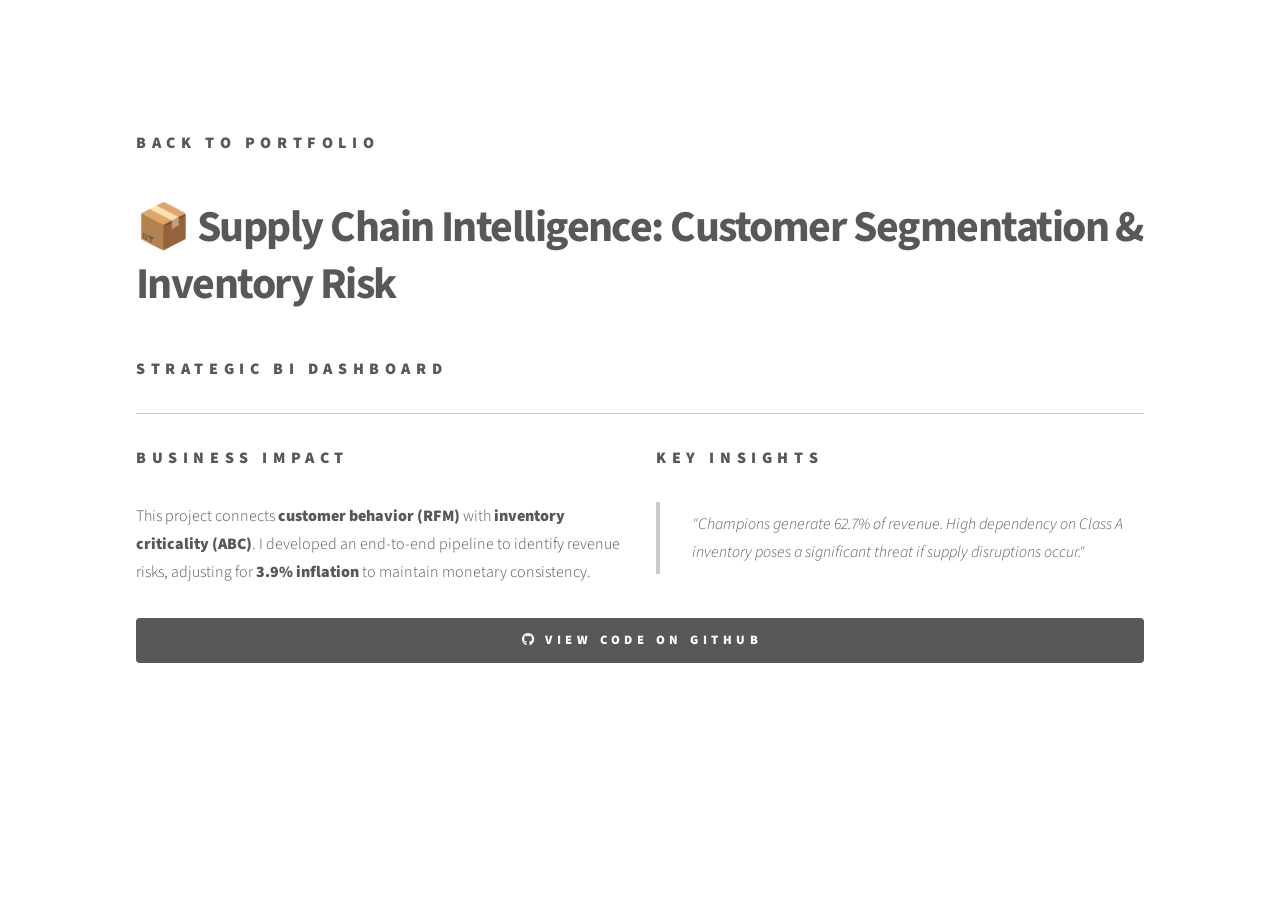
==== 1.supply_chain.html @ 9dffff9d "credentials" ====
<!DOCTYPE HTML>
<html>

<head>
    <title>Supply Chain Intelligence | Alexis Sánchez</title>
    <meta charset="utf-8" />
    <meta name="viewport" content="width=device-width, initial-scale=1, user-scalable=no" />
    <link rel="stylesheet" href="assets/css/main.css" />
</head>

<body class="is-preload">
    <div id="wrapper">
        <header id="header">
            <div class="inner"><a href="index.html" class="logo"><span class="title">Back to Portfolio</span></a></div>
        </header>
        <div id="main">
            <div class="inner">
                <h1>📦 Supply Chain Intelligence: Customer Segmentation & Inventory Risk</h1>

                <section>
                    <h3>Strategic BI Dashboard</h3>
                    <div class='tableauPlaceholder' id='viz1768353192539' style='position: relative'>
                        <noscript><a href='#'><img alt='Dashboard 1 '
                                    src='https:&#47;&#47;public.tableau.com&#47;static&#47;images&#47;Su&#47;SupplyChainIntelligence&#47;Dashboard1&#47;1_rss.png'
                                    style='border: none' /></a></noscript>
                        <object class='tableauViz' style='display:none;'>
                            <param name='host_url' value='https%3A%2F%2Fpublic.tableau.com%2F' />
                            <param name='embed_code_version' value='3' />
                            <param name='name' value='SupplyChainIntelligence&#47;Dashboard1' />
                            <param name='tabs' value='no' />
                            <param name='toolbar' value='yes' />
                        </object>
                    </div>
                    <script type='text/javascript'>
                        var divElement = document.getElementById('viz1768353192539');
                        var vizElement = divElement.getElementsByTagName('object')[0];
                        vizElement.style.width = '100%'; vizElement.style.height = (divElement.offsetWidth * 0.75) + 'px';
                        var scriptElement = document.createElement('script');
                        scriptElement.src = 'https://public.tableau.com/javascripts/api/viz_v1.js';
                        vizElement.parentNode.insertBefore(scriptElement, vizElement);
                    </script>
                </section>

                <hr />
                <div class="row">
                    <div class="col-6 col-12-medium">
                        <h3>Business Impact</h3>
                        <p>This project connects <b>customer behavior (RFM)</b> with <b>inventory criticality (ABC)</b>.
                            I developed an end-to-end pipeline to identify revenue risks, adjusting for <b>3.9%
                                inflation</b> to maintain monetary consistency.</p>
                    </div>
                    <div class="col-6 col-12-medium">
                        <h3>Key Insights</h3>
                        <blockquote>"Champions generate 62.7% of revenue. High dependency on Class A inventory poses a
                            significant threat if supply disruptions occur."</blockquote>
                    </div>
                </div>

                <ul class="actions fit">
                    <li><a href="https://github.com/JesusSanchezM/1.-Supply-Chain-Intelligence"
                            class="button primary icon brands fa-github">View Code on GitHub</a></li>
                </ul>
            </div>
        </div>
    </div>
    <script src="assets/js/jquery.min.js"></script>
    <script src="assets/js/main.js"></script>
</body>

</html>
---- assets/css/main.css ----
@import url(fontawesome-all.min.css);
@import url("https://fonts.googleapis.com/css?family=Source+Sans+Pro:300,700,900");

/*
	Phantom by HTML5 UP
	html5up.net | @ajlkn
	Free for personal and commercial use under the CCA 3.0 license (html5up.net/license)
*/

html, body, div, span, applet, object,
iframe, h1, h2, h3, h4, h5, h6, p, blockquote,
pre, a, abbr, acronym, address, big, cite,
code, del, dfn, em, img, ins, kbd, q, s, samp,
small, strike, strong, sub, sup, tt, var, b,
u, i, center, dl, dt, dd, ol, ul, li, fieldset,
form, label, legend, table, caption, tbody,
tfoot, thead, tr, th, td, article, aside,
canvas, details, embed, figure, figcaption,
footer, header, hgroup, menu, nav, output, ruby,
section, summary, time, mark, audio, video {
	margin: 0;
	padding: 0;
	border: 0;
	font-size: 100%;
	font: inherit;
	vertical-align: baseline;}

article, aside, details, figcaption, figure,
footer, header, hgroup, menu, nav, section {
	display: block;}

body {
	line-height: 1;
}

ol, ul {
	list-style: none;
}

blockquote, q {
	quotes: none;
}

	blockquote:before, blockquote:after, q:before, q:after {
		content: '';
		content: none;
	}

table {
	border-collapse: collapse;
	border-spacing: 0;
}

body {
	-webkit-text-size-adjust: none;
}

mark {
	background-color: transparent;
	color: inherit;
}

input::-moz-focus-inner {
	border: 0;
	padding: 0;
}

input, select, textarea {
	-moz-appearance: none;
	-webkit-appearance: none;
	-ms-appearance: none;
	appearance: none;
}

/* Basic */

	@-ms-viewport {
		width: device-width;
	}

	body {
		-ms-overflow-style: scrollbar;
	}

	@media screen and (max-width: 480px) {

		html, body {
			min-width: 320px;
		}

	}

	html {
		box-sizing: border-box;
	}

	*, *:before, *:after {
		box-sizing: inherit;
	}

	body {
		background: #ffffff;
	}

		body.is-preload *, body.is-preload *:before, body.is-preload *:after {
			-moz-animation: none !important;
			-webkit-animation: none !important;
			-ms-animation: none !important;
			animation: none !important;
			-moz-transition: none !important;
			-webkit-transition: none !important;
			-ms-transition: none !important;
			transition: none !important;
		}

/* Type */

	body, input, select, textarea {
		color: #585858;
		font-family: "Source Sans Pro", Helvetica, sans-serif;
		font-size: 16pt;
		font-weight: 300;
		line-height: 1.75;
	}

		@media screen and (max-width: 1680px) {

			body, input, select, textarea {
				font-size: 14pt;
			}

		}

		@media screen and (max-width: 1280px) {

			body, input, select, textarea {
				font-size: 12pt;
			}

		}

	a {
		-moz-transition: border-bottom-color 0.2s ease, color 0.2s ease;
		-webkit-transition: border-bottom-color 0.2s ease, color 0.2s ease;
		-ms-transition: border-bottom-color 0.2s ease, color 0.2s ease;
		transition: border-bottom-color 0.2s ease, color 0.2s ease;
		text-decoration: none;
		color: #585858;
		border-bottom: dotted 1px rgba(88, 88, 88, 0.5);
	}

		a:hover {
			border-bottom-color: transparent;
			color: #f2849e !important;
		}

	strong, b {
		font-weight: 900;
	}

	em, i {
		font-style: italic;
	}

	p {
		margin: 0 0 2em 0;
	}

	h1 {
		font-size: 2.75em;
		font-weight: 700;
		line-height: 1.3;
		margin: 0 0 1em 0;
		letter-spacing: -0.035em;
	}

		h1 a {
			color: inherit;
		}

		@media screen and (max-width: 736px) {

			h1 {
				font-size: 2em;
				margin: 0 0 1em 0;
			}

		}

		@media screen and (max-width: 360px) {

			h1 {
				font-size: 1.75em;
			}

		}

	h2, h3, h4, h5, h6 {
		font-weight: 900;
		line-height: 1.5;
		margin: 0 0 2em 0;
		text-transform: uppercase;
		letter-spacing: 0.35em;
	}

		h2 a, h3 a, h4 a, h5 a, h6 a {
			color: inherit;
		}

	h2 {
		font-size: 1.1em;
	}

	h3 {
		font-size: 1em;
	}

	h4 {
		font-size: 0.8em;
	}

	h5 {
		font-size: 0.8em;
	}

	h6 {
		font-size: 0.8em;
	}

	@media screen and (max-width: 980px) {

		h1 br, h2 br, h3 br, h4 br, h5 br, h6 br {
			display: none;
		}

	}

	@media screen and (max-width: 736px) {

		h2 {
			font-size: 1em;
		}

		h3 {
			font-size: 0.8em;
		}

	}

	sub {
		font-size: 0.8em;
		position: relative;
		top: 0.5em;
	}

	sup {
		font-size: 0.8em;
		position: relative;
		top: -0.5em;
	}

	blockquote {
		border-left: solid 4px #c9c9c9;
		font-style: italic;
		margin: 0 0 2em 0;
		padding: 0.5em 0 0.5em 2em;
	}

	code {
		background: rgba(144, 144, 144, 0.075);
		border-radius: 4px;
		border: solid 1px #c9c9c9;
		font-family: "Courier New", monospace;
		font-size: 0.9em;
		margin: 0 0.25em;
		padding: 0.25em 0.65em;
	}

	pre {
		-webkit-overflow-scrolling: touch;
		font-family: "Courier New", monospace;
		font-size: 0.9em;
		margin: 0 0 2em 0;
	}

		pre code {
			display: block;
			line-height: 1.75;
			padding: 1em 1.5em;
			overflow-x: auto;
		}

	hr {
		border: 0;
		border-bottom: solid 1px #c9c9c9;
		margin: 2em 0;
	}

		hr.major {
			margin: 3em 0;
		}

	.align-left {
		text-align: left;
	}

	.align-center {
		text-align: center;
	}

	.align-right {
		text-align: right;
	}

/* Row */

	.row {
		display: flex;
		flex-wrap: wrap;
		box-sizing: border-box;
		align-items: stretch;
	}

		.row > * {
			box-sizing: border-box;
		}

		.row.gtr-uniform > * > :last-child {
			margin-bottom: 0;
		}

		.row.aln-left {
			justify-content: flex-start;
		}

		.row.aln-center {
			justify-content: center;
		}

		.row.aln-right {
			justify-content: flex-end;
		}

		.row.aln-top {
			align-items: flex-start;
		}

		.row.aln-middle {
			align-items: center;
		}

		.row.aln-bottom {
			align-items: flex-end;
		}

		.row > .imp {
			order: -1;
		}

		.row > .col-1 {
			width: 8.33333%;
		}

		.row > .off-1 {
			margin-left: 8.33333%;
		}

		.row > .col-2 {
			width: 16.66667%;
		}

		.row > .off-2 {
			margin-left: 16.66667%;
		}

		.row > .col-3 {
			width: 25%;
		}

		.row > .off-3 {
			margin-left: 25%;
		}

		.row > .col-4 {
			width: 33.33333%;
		}

		.row > .off-4 {
			margin-left: 33.33333%;
		}

		.row > .col-5 {
			width: 41.66667%;
		}

		.row > .off-5 {
			margin-left: 41.66667%;
		}

		.row > .col-6 {
			width: 50%;
		}

		.row > .off-6 {
			margin-left: 50%;
		}

		.row > .col-7 {
			width: 58.33333%;
		}

		.row > .off-7 {
			margin-left: 58.33333%;
		}

		.row > .col-8 {
			width: 66.66667%;
		}

		.row > .off-8 {
			margin-left: 66.66667%;
		}

		.row > .col-9 {
			width: 75%;
		}

		.row > .off-9 {
			margin-left: 75%;
		}

		.row > .col-10 {
			width: 83.33333%;
		}

		.row > .off-10 {
			margin-left: 83.33333%;
		}

		.row > .col-11 {
			width: 91.66667%;
		}

		.row > .off-11 {
			margin-left: 91.66667%;
		}

		.row > .col-12 {
			width: 100%;
		}

		.row > .off-12 {
			margin-left: 100%;
		}

		.row.gtr-0 {
			margin-top: 0;
			margin-left: 0em;
		}

			.row.gtr-0 > * {
				padding: 0 0 0 0em;
			}

			.row.gtr-0.gtr-uniform {
				margin-top: 0em;
			}

				.row.gtr-0.gtr-uniform > * {
					padding-top: 0em;
				}

		.row.gtr-25 {
			margin-top: 0;
			margin-left: -0.5em;
		}

			.row.gtr-25 > * {
				padding: 0 0 0 0.5em;
			}

			.row.gtr-25.gtr-uniform {
				margin-top: -0.5em;
			}

				.row.gtr-25.gtr-uniform > * {
					padding-top: 0.5em;
				}

		.row.gtr-50 {
			margin-top: 0;
			margin-left: -1em;
		}

			.row.gtr-50 > * {
				padding: 0 0 0 1em;
			}

			.row.gtr-50.gtr-uniform {
				margin-top: -1em;
			}

				.row.gtr-50.gtr-uniform > * {
					padding-top: 1em;
				}

		.row {
			margin-top: 0;
			margin-left: -2em;
		}

			.row > * {
				padding: 0 0 0 2em;
			}

			.row.gtr-uniform {
				margin-top: -2em;
			}

				.row.gtr-uniform > * {
					padding-top: 2em;
				}

		.row.gtr-150 {
			margin-top: 0;
			margin-left: -3em;
		}

			.row.gtr-150 > * {
				padding: 0 0 0 3em;
			}

			.row.gtr-150.gtr-uniform {
				margin-top: -3em;
			}

				.row.gtr-150.gtr-uniform > * {
					padding-top: 3em;
				}

		.row.gtr-200 {
			margin-top: 0;
			margin-left: -4em;
		}

			.row.gtr-200 > * {
				padding: 0 0 0 4em;
			}

			.row.gtr-200.gtr-uniform {
				margin-top: -4em;
			}

				.row.gtr-200.gtr-uniform > * {
					padding-top: 4em;
				}

		@media screen and (max-width: 1680px) {

			.row {
				display: flex;
				flex-wrap: wrap;
				box-sizing: border-box;
				align-items: stretch;
			}

				.row > * {
					box-sizing: border-box;
				}

				.row.gtr-uniform > * > :last-child {
					margin-bottom: 0;
				}

				.row.aln-left {
					justify-content: flex-start;
				}

				.row.aln-center {
					justify-content: center;
				}

				.row.aln-right {
					justify-content: flex-end;
				}

				.row.aln-top {
					align-items: flex-start;
				}

				.row.aln-middle {
					align-items: center;
				}

				.row.aln-bottom {
					align-items: flex-end;
				}

				.row > .imp-xlarge {
					order: -1;
				}

				.row > .col-1-xlarge {
					width: 8.33333%;
				}

				.row > .off-1-xlarge {
					margin-left: 8.33333%;
				}

				.row > .col-2-xlarge {
					width: 16.66667%;
				}

				.row > .off-2-xlarge {
					margin-left: 16.66667%;
				}

				.row > .col-3-xlarge {
					width: 25%;
				}

				.row > .off-3-xlarge {
					margin-left: 25%;
				}

				.row > .col-4-xlarge {
					width: 33.33333%;
				}

				.row > .off-4-xlarge {
					margin-left: 33.33333%;
				}

				.row > .col-5-xlarge {
					width: 41.66667%;
				}

				.row > .off-5-xlarge {
					margin-left: 41.66667%;
				}

				.row > .col-6-xlarge {
					width: 50%;
				}

				.row > .off-6-xlarge {
					margin-left: 50%;
				}

				.row > .col-7-xlarge {
					width: 58.33333%;
				}

				.row > .off-7-xlarge {
					margin-left: 58.33333%;
				}

				.row > .col-8-xlarge {
					width: 66.66667%;
				}

				.row > .off-8-xlarge {
					margin-left: 66.66667%;
				}

				.row > .col-9-xlarge {
					width: 75%;
				}

				.row > .off-9-xlarge {
					margin-left: 75%;
				}

				.row > .col-10-xlarge {
					width: 83.33333%;
				}

				.row > .off-10-xlarge {
					margin-left: 83.33333%;
				}

				.row > .col-11-xlarge {
					width: 91.66667%;
				}

				.row > .off-11-xlarge {
					margin-left: 91.66667%;
				}

				.row > .col-12-xlarge {
					width: 100%;
				}

				.row > .off-12-xlarge {
					margin-left: 100%;
				}

				.row.gtr-0 {
					margin-top: 0;
					margin-left: 0em;
				}

					.row.gtr-0 > * {
						padding: 0 0 0 0em;
					}

					.row.gtr-0.gtr-uniform {
						margin-top: 0em;
					}

						.row.gtr-0.gtr-uniform > * {
							padding-top: 0em;
						}

				.row.gtr-25 {
					margin-top: 0;
					margin-left: -0.5em;
				}

					.row.gtr-25 > * {
						padding: 0 0 0 0.5em;
					}

					.row.gtr-25.gtr-uniform {
						margin-top: -0.5em;
					}

						.row.gtr-25.gtr-uniform > * {
							padding-top: 0.5em;
						}

				.row.gtr-50 {
					margin-top: 0;
					margin-left: -1em;
				}

					.row.gtr-50 > * {
						padding: 0 0 0 1em;
					}

					.row.gtr-50.gtr-uniform {
						margin-top: -1em;
					}

						.row.gtr-50.gtr-uniform > * {
							padding-top: 1em;
						}

				.row {
					margin-top: 0;
					margin-left: -2em;
				}

					.row > * {
						padding: 0 0 0 2em;
					}

					.row.gtr-uniform {
						margin-top: -2em;
					}

						.row.gtr-uniform > * {
							padding-top: 2em;
						}

				.row.gtr-150 {
					margin-top: 0;
					margin-left: -3em;
				}

					.row.gtr-150 > * {
						padding: 0 0 0 3em;
					}

					.row.gtr-150.gtr-uniform {
						margin-top: -3em;
					}

						.row.gtr-150.gtr-uniform > * {
							padding-top: 3em;
						}

				.row.gtr-200 {
					margin-top: 0;
					margin-left: -4em;
				}

					.row.gtr-200 > * {
						padding: 0 0 0 4em;
					}

					.row.gtr-200.gtr-uniform {
						margin-top: -4em;
					}

						.row.gtr-200.gtr-uniform > * {
							padding-top: 4em;
						}

		}

		@media screen and (max-width: 1280px) {

			.row {
				display: flex;
				flex-wrap: wrap;
				box-sizing: border-box;
				align-items: stretch;
			}

				.row > * {
					box-sizing: border-box;
				}

				.row.gtr-uniform > * > :last-child {
					margin-bottom: 0;
				}

				.row.aln-left {
					justify-content: flex-start;
				}

				.row.aln-center {
					justify-content: center;
				}

				.row.aln-right {
					justify-content: flex-end;
				}

				.row.aln-top {
					align-items: flex-start;
				}

				.row.aln-middle {
					align-items: center;
				}

				.row.aln-bottom {
					align-items: flex-end;
				}

				.row > .imp-large {
					order: -1;
				}

				.row > .col-1-large {
					width: 8.33333%;
				}

				.row > .off-1-large {
					margin-left: 8.33333%;
				}

				.row > .col-2-large {
					width: 16.66667%;
				}

				.row > .off-2-large {
					margin-left: 16.66667%;
				}

				.row > .col-3-large {
					width: 25%;
				}

				.row > .off-3-large {
					margin-left: 25%;
				}

				.row > .col-4-large {
					width: 33.33333%;
				}

				.row > .off-4-large {
					margin-left: 33.33333%;
				}

				.row > .col-5-large {
					width: 41.66667%;
				}

				.row > .off-5-large {
					margin-left: 41.66667%;
				}

				.row > .col-6-large {
					width: 50%;
				}

				.row > .off-6-large {
					margin-left: 50%;
				}

				.row > .col-7-large {
					width: 58.33333%;
				}

				.row > .off-7-large {
					margin-left: 58.33333%;
				}

				.row > .col-8-large {
					width: 66.66667%;
				}

				.row > .off-8-large {
					margin-left: 66.66667%;
				}

				.row > .col-9-large {
					width: 75%;
				}

				.row > .off-9-large {
					margin-left: 75%;
				}

				.row > .col-10-large {
					width: 83.33333%;
				}

				.row > .off-10-large {
					margin-left: 83.33333%;
				}

				.row > .col-11-large {
					width: 91.66667%;
				}

				.row > .off-11-large {
					margin-left: 91.66667%;
				}

				.row > .col-12-large {
					width: 100%;
				}

				.row > .off-12-large {
					margin-left: 100%;
				}

				.row.gtr-0 {
					margin-top: 0;
					margin-left: 0em;
				}

					.row.gtr-0 > * {
						padding: 0 0 0 0em;
					}

					.row.gtr-0.gtr-uniform {
						margin-top: 0em;
					}

						.row.gtr-0.gtr-uniform > * {
							padding-top: 0em;
						}

				.row.gtr-25 {
					margin-top: 0;
					margin-left: -0.5em;
				}

					.row.gtr-25 > * {
						padding: 0 0 0 0.5em;
					}

					.row.gtr-25.gtr-uniform {
						margin-top: -0.5em;
					}

						.row.gtr-25.gtr-uniform > * {
							padding-top: 0.5em;
						}

				.row.gtr-50 {
					margin-top: 0;
					margin-left: -1em;
				}

					.row.gtr-50 > * {
						padding: 0 0 0 1em;
					}

					.row.gtr-50.gtr-uniform {
						margin-top: -1em;
					}

						.row.gtr-50.gtr-uniform > * {
							padding-top: 1em;
						}

				.row {
					margin-top: 0;
					margin-left: -2em;
				}

					.row > * {
						padding: 0 0 0 2em;
					}

					.row.gtr-uniform {
						margin-top: -2em;
					}

						.row.gtr-uniform > * {
							padding-top: 2em;
						}

				.row.gtr-150 {
					margin-top: 0;
					margin-left: -3em;
				}

					.row.gtr-150 > * {
						padding: 0 0 0 3em;
					}

					.row.gtr-150.gtr-uniform {
						margin-top: -3em;
					}

						.row.gtr-150.gtr-uniform > * {
							padding-top: 3em;
						}

				.row.gtr-200 {
					margin-top: 0;
					margin-left: -4em;
				}

					.row.gtr-200 > * {
						padding: 0 0 0 4em;
					}

					.row.gtr-200.gtr-uniform {
						margin-top: -4em;
					}

						.row.gtr-200.gtr-uniform > * {
							padding-top: 4em;
						}

		}

		@media screen and (max-width: 980px) {

			.row {
				display: flex;
				flex-wrap: wrap;
				box-sizing: border-box;
				align-items: stretch;
			}

				.row > * {
					box-sizing: border-box;
				}

				.row.gtr-uniform > * > :last-child {
					margin-bottom: 0;
				}

				.row.aln-left {
					justify-content: flex-start;
				}

				.row.aln-center {
					justify-content: center;
				}

				.row.aln-right {
					justify-content: flex-end;
				}

				.row.aln-top {
					align-items: flex-start;
				}

				.row.aln-middle {
					align-items: center;
				}

				.row.aln-bottom {
					align-items: flex-end;
				}

				.row > .imp-medium {
					order: -1;
				}

				.row > .col-1-medium {
					width: 8.33333%;
				}

				.row > .off-1-medium {
					margin-left: 8.33333%;
				}

				.row > .col-2-medium {
					width: 16.66667%;
				}

				.row > .off-2-medium {
					margin-left: 16.66667%;
				}

				.row > .col-3-medium {
					width: 25%;
				}

				.row > .off-3-medium {
					margin-left: 25%;
				}

				.row > .col-4-medium {
					width: 33.33333%;
				}

				.row > .off-4-medium {
					margin-left: 33.33333%;
				}

				.row > .col-5-medium {
					width: 41.66667%;
				}

				.row > .off-5-medium {
					margin-left: 41.66667%;
				}

				.row > .col-6-medium {
					width: 50%;
				}

				.row > .off-6-medium {
					margin-left: 50%;
				}

				.row > .col-7-medium {
					width: 58.33333%;
				}

				.row > .off-7-medium {
					margin-left: 58.33333%;
				}

				.row > .col-8-medium {
					width: 66.66667%;
				}

				.row > .off-8-medium {
					margin-left: 66.66667%;
				}

				.row > .col-9-medium {
					width: 75%;
				}

				.row > .off-9-medium {
					margin-left: 75%;
				}

				.row > .col-10-medium {
					width: 83.33333%;
				}

				.row > .off-10-medium {
					margin-left: 83.33333%;
				}

				.row > .col-11-medium {
					width: 91.66667%;
				}

				.row > .off-11-medium {
					margin-left: 91.66667%;
				}

				.row > .col-12-medium {
					width: 100%;
				}

				.row > .off-12-medium {
					margin-left: 100%;
				}

				.row.gtr-0 {
					margin-top: 0;
					margin-left: 0em;
				}

					.row.gtr-0 > * {
						padding: 0 0 0 0em;
					}

					.row.gtr-0.gtr-uniform {
						margin-top: 0em;
					}

						.row.gtr-0.gtr-uniform > * {
							padding-top: 0em;
						}

				.row.gtr-25 {
					margin-top: 0;
					margin-left: -0.375em;
				}

					.row.gtr-25 > * {
						padding: 0 0 0 0.375em;
					}

					.row.gtr-25.gtr-uniform {
						margin-top: -0.375em;
					}

						.row.gtr-25.gtr-uniform > * {
							padding-top: 0.375em;
						}

				.row.gtr-50 {
					margin-top: 0;
					margin-left: -0.75em;
				}

					.row.gtr-50 > * {
						padding: 0 0 0 0.75em;
					}

					.row.gtr-50.gtr-uniform {
						margin-top: -0.75em;
					}

						.row.gtr-50.gtr-uniform > * {
							padding-top: 0.75em;
						}

				.row {
					margin-top: 0;
					margin-left: -1.5em;
				}

					.row > * {
						padding: 0 0 0 1.5em;
					}

					.row.gtr-uniform {
						margin-top: -1.5em;
					}

						.row.gtr-uniform > * {
							padding-top: 1.5em;
						}

				.row.gtr-150 {
					margin-top: 0;
					margin-left: -2.25em;
				}

					.row.gtr-150 > * {
						padding: 0 0 0 2.25em;
					}

					.row.gtr-150.gtr-uniform {
						margin-top: -2.25em;
					}

						.row.gtr-150.gtr-uniform > * {
							padding-top: 2.25em;
						}

				.row.gtr-200 {
					margin-top: 0;
					margin-left: -3em;
				}

					.row.gtr-200 > * {
						padding: 0 0 0 3em;
					}

					.row.gtr-200.gtr-uniform {
						margin-top: -3em;
					}

						.row.gtr-200.gtr-uniform > * {
							padding-top: 3em;
						}

		}

		@media screen and (max-width: 736px) {

			.row {
				display: flex;
				flex-wrap: wrap;
				box-sizing: border-box;
				align-items: stretch;
			}

				.row > * {
					box-sizing: border-box;
				}

				.row.gtr-uniform > * > :last-child {
					margin-bottom: 0;
				}

				.row.aln-left {
					justify-content: flex-start;
				}

				.row.aln-center {
					justify-content: center;
				}

				.row.aln-right {
					justify-content: flex-end;
				}

				.row.aln-top {
					align-items: flex-start;
				}

				.row.aln-middle {
					align-items: center;
				}

				.row.aln-bottom {
					align-items: flex-end;
				}

				.row > .imp-small {
					order: -1;
				}

				.row > .col-1-small {
					width: 8.33333%;
				}

				.row > .off-1-small {
					margin-left: 8.33333%;
				}

				.row > .col-2-small {
					width: 16.66667%;
				}

				.row > .off-2-small {
					margin-left: 16.66667%;
				}

				.row > .col-3-small {
					width: 25%;
				}

				.row > .off-3-small {
					margin-left: 25%;
				}

				.row > .col-4-small {
					width: 33.33333%;
				}

				.row > .off-4-small {
					margin-left: 33.33333%;
				}

				.row > .col-5-small {
					width: 41.66667%;
				}

				.row > .off-5-small {
					margin-left: 41.66667%;
				}

				.row > .col-6-small {
					width: 50%;
				}

				.row > .off-6-small {
					margin-left: 50%;
				}

				.row > .col-7-small {
					width: 58.33333%;
				}

				.row > .off-7-small {
					margin-left: 58.33333%;
				}

				.row > .col-8-small {
					width: 66.66667%;
				}

				.row > .off-8-small {
					margin-left: 66.66667%;
				}

				.row > .col-9-small {
					width: 75%;
				}

				.row > .off-9-small {
					margin-left: 75%;
				}

				.row > .col-10-small {
					width: 83.33333%;
				}

				.row > .off-10-small {
					margin-left: 83.33333%;
				}

				.row > .col-11-small {
					width: 91.66667%;
				}

				.row > .off-11-small {
					margin-left: 91.66667%;
				}

				.row > .col-12-small {
					width: 100%;
				}

				.row > .off-12-small {
					margin-left: 100%;
				}

				.row.gtr-0 {
					margin-top: 0;
					margin-left: 0em;
				}

					.row.gtr-0 > * {
						padding: 0 0 0 0em;
					}

					.row.gtr-0.gtr-uniform {
						margin-top: 0em;
					}

						.row.gtr-0.gtr-uniform > * {
							padding-top: 0em;
						}

				.row.gtr-25 {
					margin-top: 0;
					margin-left: -0.25em;
				}

					.row.gtr-25 > * {
						padding: 0 0 0 0.25em;
					}

					.row.gtr-25.gtr-uniform {
						margin-top: -0.25em;
					}

						.row.gtr-25.gtr-uniform > * {
							padding-top: 0.25em;
						}

				.row.gtr-50 {
					margin-top: 0;
					margin-left: -0.5em;
				}

					.row.gtr-50 > * {
						padding: 0 0 0 0.5em;
					}

					.row.gtr-50.gtr-uniform {
						margin-top: -0.5em;
					}

						.row.gtr-50.gtr-uniform > * {
							padding-top: 0.5em;
						}

				.row {
					margin-top: 0;
					margin-left: -1em;
				}

					.row > * {
						padding: 0 0 0 1em;
					}

					.row.gtr-uniform {
						margin-top: -1em;
					}

						.row.gtr-uniform > * {
							padding-top: 1em;
						}

				.row.gtr-150 {
					margin-top: 0;
					margin-left: -1.5em;
				}

					.row.gtr-150 > * {
						padding: 0 0 0 1.5em;
					}

					.row.gtr-150.gtr-uniform {
						margin-top: -1.5em;
					}

						.row.gtr-150.gtr-uniform > * {
							padding-top: 1.5em;
						}

				.row.gtr-200 {
					margin-top: 0;
					margin-left: -2em;
				}

					.row.gtr-200 > * {
						padding: 0 0 0 2em;
					}

					.row.gtr-200.gtr-uniform {
						margin-top: -2em;
					}

						.row.gtr-200.gtr-uniform > * {
							padding-top: 2em;
						}

		}

		@media screen and (max-width: 480px) {

			.row {
				display: flex;
				flex-wrap: wrap;
				box-sizing: border-box;
				align-items: stretch;
			}

				.row > * {
					box-sizing: border-box;
				}

				.row.gtr-uniform > * > :last-child {
					margin-bottom: 0;
				}

				.row.aln-left {
					justify-content: flex-start;
				}

				.row.aln-center {
					justify-content: center;
				}

				.row.aln-right {
					justify-content: flex-end;
				}

				.row.aln-top {
					align-items: flex-start;
				}

				.row.aln-middle {
					align-items: center;
				}

				.row.aln-bottom {
					align-items: flex-end;
				}

				.row > .imp-xsmall {
					order: -1;
				}

				.row > .col-1-xsmall {
					width: 8.33333%;
				}

				.row > .off-1-xsmall {
					margin-left: 8.33333%;
				}

				.row > .col-2-xsmall {
					width: 16.66667%;
				}

				.row > .off-2-xsmall {
					margin-left: 16.66667%;
				}

				.row > .col-3-xsmall {
					width: 25%;
				}

				.row > .off-3-xsmall {
					margin-left: 25%;
				}

				.row > .col-4-xsmall {
					width: 33.33333%;
				}

				.row > .off-4-xsmall {
					margin-left: 33.33333%;
				}

				.row > .col-5-xsmall {
					width: 41.66667%;
				}

				.row > .off-5-xsmall {
					margin-left: 41.66667%;
				}

				.row > .col-6-xsmall {
					width: 50%;
				}

				.row > .off-6-xsmall {
					margin-left: 50%;
				}

				.row > .col-7-xsmall {
					width: 58.33333%;
				}

				.row > .off-7-xsmall {
					margin-left: 58.33333%;
				}

				.row > .col-8-xsmall {
					width: 66.66667%;
				}

				.row > .off-8-xsmall {
					margin-left: 66.66667%;
				}

				.row > .col-9-xsmall {
					width: 75%;
				}

				.row > .off-9-xsmall {
					margin-left: 75%;
				}

				.row > .col-10-xsmall {
					width: 83.33333%;
				}

				.row > .off-10-xsmall {
					margin-left: 83.33333%;
				}

				.row > .col-11-xsmall {
					width: 91.66667%;
				}

				.row > .off-11-xsmall {
					margin-left: 91.66667%;
				}

				.row > .col-12-xsmall {
					width: 100%;
				}

				.row > .off-12-xsmall {
					margin-left: 100%;
				}

				.row.gtr-0 {
					margin-top: 0;
					margin-left: 0em;
				}

					.row.gtr-0 > * {
						padding: 0 0 0 0em;
					}

					.row.gtr-0.gtr-uniform {
						margin-top: 0em;
					}

						.row.gtr-0.gtr-uniform > * {
							padding-top: 0em;
						}

				.row.gtr-25 {
					margin-top: 0;
					margin-left: -0.25em;
				}

					.row.gtr-25 > * {
						padding: 0 0 0 0.25em;
					}

					.row.gtr-25.gtr-uniform {
						margin-top: -0.25em;
					}

						.row.gtr-25.gtr-uniform > * {
							padding-top: 0.25em;
						}

				.row.gtr-50 {
					margin-top: 0;
					margin-left: -0.5em;
				}

					.row.gtr-50 > * {
						padding: 0 0 0 0.5em;
					}

					.row.gtr-50.gtr-uniform {
						margin-top: -0.5em;
					}

						.row.gtr-50.gtr-uniform > * {
							padding-top: 0.5em;
						}

				.row {
					margin-top: 0;
					margin-left: -1em;
				}

					.row > * {
						padding: 0 0 0 1em;
					}

					.row.gtr-uniform {
						margin-top: -1em;
					}

						.row.gtr-uniform > * {
							padding-top: 1em;
						}

				.row.gtr-150 {
					margin-top: 0;
					margin-left: -1.5em;
				}

					.row.gtr-150 > * {
						padding: 0 0 0 1.5em;
					}

					.row.gtr-150.gtr-uniform {
						margin-top: -1.5em;
					}

						.row.gtr-150.gtr-uniform > * {
							padding-top: 1.5em;
						}

				.row.gtr-200 {
					margin-top: 0;
					margin-left: -2em;
				}

					.row.gtr-200 > * {
						padding: 0 0 0 2em;
					}

					.row.gtr-200.gtr-uniform {
						margin-top: -2em;
					}

						.row.gtr-200.gtr-uniform > * {
							padding-top: 2em;
						}

		}

/* Section/Article */

	section.special, article.special {
		text-align: center;
	}

	header p {
		margin-top: -1em;
	}

	@media screen and (max-width: 736px) {

		header p {
			margin-top: 0;
		}

	}

/* Icon */

	.icon {
		text-decoration: none;
		border-bottom: none;
		position: relative;
	}

		.icon:before {
			-moz-osx-font-smoothing: grayscale;
			-webkit-font-smoothing: antialiased;
			display: inline-block;
			font-style: normal;
			font-variant: normal;
			text-rendering: auto;
			line-height: 1;
			text-transform: none !important;
			font-family: 'Font Awesome 5 Free';
			font-weight: 400;
		}

		.icon > .label {
			display: none;
		}

		.icon:before {
			line-height: inherit;
		}

		.icon.solid:before {
			font-weight: 900;
		}

		.icon.brands:before {
			font-family: 'Font Awesome 5 Brands';
		}

		.icon.style2 {
			-moz-transition: background-color 0.2s ease-in-out, color 0.2s ease-in-out, border-color 0.2s ease-in-out;
			-webkit-transition: background-color 0.2s ease-in-out, color 0.2s ease-in-out, border-color 0.2s ease-in-out;
			-ms-transition: background-color 0.2s ease-in-out, color 0.2s ease-in-out, border-color 0.2s ease-in-out;
			transition: background-color 0.2s ease-in-out, color 0.2s ease-in-out, border-color 0.2s ease-in-out;
			background-color: transparent;
			border: solid 1px #c9c9c9;
			border-radius: 4px;
			width: 2.65em;
			height: 2.65em;
			display: inline-block;
			text-align: center;
			line-height: 2.65em;
			color: inherit;
		}

			.icon.style2:before {
				font-size: 1.1em;
			}

			.icon.style2:hover {
				color: #f2849e;
				border-color: #f2849e;
			}

			.icon.style2:active {
				background-color: rgba(242, 132, 158, 0.1);
			}

/* List */

	ol {
		list-style: decimal;
		margin: 0 0 2em 0;
		padding-left: 1.25em;
	}

		ol li {
			padding-left: 0.25em;
		}

	ul {
		list-style: disc;
		margin: 0 0 2em 0;
		padding-left: 1em;
	}

		ul li {
			padding-left: 0.5em;
		}

		ul.alt {
			list-style: none;
			padding-left: 0;
		}

			ul.alt li {
				border-top: solid 1px #c9c9c9;
				padding: 0.5em 0;
			}

				ul.alt li:first-child {
					border-top: 0;
					padding-top: 0;
				}

	dl {
		margin: 0 0 2em 0;
	}

		dl dt {
			display: block;
			font-weight: 900;
			margin: 0 0 1em 0;
		}

		dl dd {
			margin-left: 2em;
		}

/* Actions */

	ul.actions {
		display: -moz-flex;
		display: -webkit-flex;
		display: -ms-flex;
		display: flex;
		cursor: default;
		list-style: none;
		margin-left: -1em;
		padding-left: 0;
	}

		ul.actions li {
			padding: 0 0 0 1em;
			vertical-align: middle;
		}

		ul.actions.special {
			-moz-justify-content: center;
			-webkit-justify-content: center;
			-ms-justify-content: center;
			justify-content: center;
			width: 100%;
			margin-left: 0;
		}

			ul.actions.special li:first-child {
				padding-left: 0;
			}

		ul.actions.stacked {
			-moz-flex-direction: column;
			-webkit-flex-direction: column;
			-ms-flex-direction: column;
			flex-direction: column;
			margin-left: 0;
		}

			ul.actions.stacked li {
				padding: 1.3em 0 0 0;
			}

				ul.actions.stacked li:first-child {
					padding-top: 0;
				}

		ul.actions.fit {
			width: calc(100% + 1em);
		}

			ul.actions.fit li {
				-moz-flex-grow: 1;
				-webkit-flex-grow: 1;
				-ms-flex-grow: 1;
				flex-grow: 1;
				-moz-flex-shrink: 1;
				-webkit-flex-shrink: 1;
				-ms-flex-shrink: 1;
				flex-shrink: 1;
				width: 100%;
			}

				ul.actions.fit li > * {
					width: 100%;
				}

			ul.actions.fit.stacked {
				width: 100%;
			}

		@media screen and (max-width: 480px) {

			ul.actions:not(.fixed) {
				-moz-flex-direction: column;
				-webkit-flex-direction: column;
				-ms-flex-direction: column;
				flex-direction: column;
				margin-left: 0;
				width: 100% !important;
			}

				ul.actions:not(.fixed) li {
					-moz-flex-grow: 1;
					-webkit-flex-grow: 1;
					-ms-flex-grow: 1;
					flex-grow: 1;
					-moz-flex-shrink: 1;
					-webkit-flex-shrink: 1;
					-ms-flex-shrink: 1;
					flex-shrink: 1;
					padding: 1em 0 0 0;
					text-align: center;
					width: 100%;
				}

					ul.actions:not(.fixed) li > * {
						width: 100%;
					}

					ul.actions:not(.fixed) li:first-child {
						padding-top: 0;
					}

					ul.actions:not(.fixed) li input[type="submit"],
					ul.actions:not(.fixed) li input[type="reset"],
					ul.actions:not(.fixed) li input[type="button"],
					ul.actions:not(.fixed) li button,
					ul.actions:not(.fixed) li .button {
						width: 100%;
					}

						ul.actions:not(.fixed) li input[type="submit"].icon:before,
						ul.actions:not(.fixed) li input[type="reset"].icon:before,
						ul.actions:not(.fixed) li input[type="button"].icon:before,
						ul.actions:not(.fixed) li button.icon:before,
						ul.actions:not(.fixed) li .button.icon:before {
							margin-left: -0.5rem;
						}

		}

/* Icons */

	ul.icons {
		cursor: default;
		list-style: none;
		padding-left: 0;
		margin: -1em 0 2em -1em;
	}

		ul.icons li {
			display: inline-block;
			padding: 1em 0 0 1em;
		}

/* Form */

	form {
		margin: 0 0 2em 0;
		overflow-x: hidden;
	}

		form > :last-child {
			margin-bottom: 0;
		}

		form > .fields {
			display: -moz-flex;
			display: -webkit-flex;
			display: -ms-flex;
			display: flex;
			-moz-flex-wrap: wrap;
			-webkit-flex-wrap: wrap;
			-ms-flex-wrap: wrap;
			flex-wrap: wrap;
			width: calc(100% + 3em);
			margin: -1.5em 0 2em -1.5em;
		}

			form > .fields > .field {
				-moz-flex-grow: 0;
				-webkit-flex-grow: 0;
				-ms-flex-grow: 0;
				flex-grow: 0;
				-moz-flex-shrink: 0;
				-webkit-flex-shrink: 0;
				-ms-flex-shrink: 0;
				flex-shrink: 0;
				padding: 1.5em 0 0 1.5em;
				width: calc(100% - 1.5em);
			}

				form > .fields > .field.half {
					width: calc(50% - 0.75em);
				}

				form > .fields > .field.third {
					width: calc(100%/3 - 0.5em);
				}

				form > .fields > .field.quarter {
					width: calc(25% - 0.375em);
				}

		@media screen and (max-width: 480px) {

			form > .fields {
				width: calc(100% + 3em);
				margin: -1.5em 0 2em -1.5em;
			}

				form > .fields > .field {
					padding: 1.5em 0 0 1.5em;
					width: calc(100% - 1.5em);
				}

					form > .fields > .field.half {
						width: calc(100% - 1.5em);
					}

					form > .fields > .field.third {
						width: calc(100% - 1.5em);
					}

					form > .fields > .field.quarter {
						width: calc(100% - 1.5em);
					}

		}

	label {
		display: block;
		font-size: 0.9em;
		font-weight: 900;
		margin: 0 0 1em 0;
	}

	input[type="text"],
	input[type="password"],
	input[type="email"],
	input[type="tel"],
	select,
	textarea {
		-moz-appearance: none;
		-webkit-appearance: none;
		-ms-appearance: none;
		appearance: none;
		background-color: transparent;
		border: none;
		border-radius: 0;
		border-bottom: solid 1px #c9c9c9;
		color: inherit;
		display: block;
		outline: 0;
		padding: 0;
		text-decoration: none;
		width: 100%;
	}

		input[type="text"]:invalid,
		input[type="password"]:invalid,
		input[type="email"]:invalid,
		input[type="tel"]:invalid,
		select:invalid,
		textarea:invalid {
			box-shadow: none;
		}

		input[type="text"]:focus,
		input[type="password"]:focus,
		input[type="email"]:focus,
		input[type="tel"]:focus,
		select:focus,
		textarea:focus {
			border-bottom-color: #f2849e;
			box-shadow: inset 0 -1px 0 0 #f2849e;
		}

	select {
		background-image: url("data:image/svg+xml;charset=utf8,%3Csvg xmlns='http://www.w3.org/2000/svg' width='40' height='40' preserveAspectRatio='none' viewBox='0 0 40 40'%3E%3Cpath d='M9.4,12.3l10.4,10.4l10.4-10.4c0.2-0.2,0.5-0.4,0.9-0.4c0.3,0,0.6,0.1,0.9,0.4l3.3,3.3c0.2,0.2,0.4,0.5,0.4,0.9 c0,0.4-0.1,0.6-0.4,0.9L20.7,31.9c-0.2,0.2-0.5,0.4-0.9,0.4c-0.3,0-0.6-0.1-0.9-0.4L4.3,17.3c-0.2-0.2-0.4-0.5-0.4-0.9 c0-0.4,0.1-0.6,0.4-0.9l3.3-3.3c0.2-0.2,0.5-0.4,0.9-0.4S9.1,12.1,9.4,12.3z' fill='%23c9c9c9' /%3E%3C/svg%3E");
		background-size: 1.25rem;
		background-repeat: no-repeat;
		background-position: calc(100% - 1rem) center;
		height: 3em;
		padding-right: 3em;
		text-overflow: ellipsis;
	}

		select option {
			background: #ffffff;
		}

		select:focus::-ms-value {
			background-color: transparent;
		}

		select::-ms-expand {
			display: none;
		}

	input[type="text"],
	input[type="password"],
	input[type="email"],
	select {
		height: 3em;
	}

	textarea {
		padding: 0;
		min-height: 3.75em;
	}

	input[type="checkbox"],
	input[type="radio"] {
		-moz-appearance: none;
		-webkit-appearance: none;
		-ms-appearance: none;
		appearance: none;
		display: block;
		float: left;
		margin-right: -2em;
		opacity: 0;
		width: 1em;
		z-index: -1;
	}

		input[type="checkbox"] + label,
		input[type="radio"] + label {
			text-decoration: none;
			color: #585858;
			cursor: pointer;
			display: inline-block;
			font-size: 1em;
			font-weight: 300;
			padding-left: 2.55em;
			padding-right: 0.75em;
			position: relative;
		}

			input[type="checkbox"] + label:before,
			input[type="radio"] + label:before {
				-moz-osx-font-smoothing: grayscale;
				-webkit-font-smoothing: antialiased;
				display: inline-block;
				font-style: normal;
				font-variant: normal;
				text-rendering: auto;
				line-height: 1;
				text-transform: none !important;
				font-family: 'Font Awesome 5 Free';
				font-weight: 900;
			}

			input[type="checkbox"] + label:before,
			input[type="radio"] + label:before {
				border-radius: 4px;
				border: solid 1px #c9c9c9;
				content: '';
				display: inline-block;
				font-size: 0.8em;
				height: 2.25em;
				left: 0;
				line-height: 2.25em;
				position: absolute;
				text-align: center;
				top: 0;
				width: 2.25em;
			}

		input[type="checkbox"]:checked + label:before,
		input[type="radio"]:checked + label:before {
			background: #585858;
			border-color: #585858;
			color: #ffffff;
			content: '\f00c';
		}

		input[type="checkbox"]:focus + label:before,
		input[type="radio"]:focus + label:before {
			border-color: #f2849e;
			box-shadow: 0 0 0 1px #f2849e;
		}

	input[type="checkbox"] + label:before {
		border-radius: 4px;
	}

	input[type="radio"] + label:before {
		border-radius: 100%;
	}

/* Box */

	.box {
		border-radius: 4px;
		border: solid 1px #c9c9c9;
		margin-bottom: 2em;
		padding: 1.5em;
	}

		.box > :last-child,
		.box > :last-child > :last-child,
		.box > :last-child > :last-child > :last-child {
			margin-bottom: 0;
		}

		.box.alt {
			border: 0;
			border-radius: 0;
			padding: 0;
		}

/* Image */

	.image {
		border-radius: 4px;
		border: 0;
		display: inline-block;
		position: relative;
	}

		.image img {
			border-radius: 4px;
			display: block;
		}

		.image.left, .image.right {
			max-width: 40%;
		}

			.image.left img, .image.right img {
				width: 100%;
			}

		.image.left {
			float: left;
			padding: 0 1.5em 1em 0;
			top: 0.25em;
		}

		.image.right {
			float: right;
			padding: 0 0 1em 1.5em;
			top: 0.25em;
		}

		.image.fit {
			display: block;
			margin: 0 0 2em 0;
			width: 100%;
		}

			.image.fit img {
				width: 100%;
			}

		.image.main {
			display: block;
			margin: 0 0 3em 0;
			width: 100%;
		}

			.image.main img {
				width: 100%;
			}

			@media screen and (max-width: 736px) {

				.image.main {
					margin: 0 0 2em 0;
				}

			}

/* Table */

	.table-wrapper {
		-webkit-overflow-scrolling: touch;
		overflow-x: auto;
	}

	table {
		margin: 0 0 2em 0;
		width: 100%;
	}

		table tbody tr {
			border: solid 1px #c9c9c9;
			border-left: 0;
			border-right: 0;
		}

			table tbody tr:nth-child(2n + 1) {
				background-color: rgba(144, 144, 144, 0.075);
			}

		table td {
			padding: 0.75em 0.75em;
		}

		table th {
			font-size: 0.9em;
			font-weight: 900;
			padding: 0 0.75em 0.75em 0.75em;
			text-align: left;
		}

		table thead {
			border-bottom: solid 2px #c9c9c9;
		}

		table tfoot {
			border-top: solid 2px #c9c9c9;
		}

		table.alt {
			border-collapse: separate;
		}

			table.alt tbody tr td {
				border: solid 1px #c9c9c9;
				border-left-width: 0;
				border-top-width: 0;
			}

				table.alt tbody tr td:first-child {
					border-left-width: 1px;
				}

			table.alt tbody tr:first-child td {
				border-top-width: 1px;
			}

			table.alt thead {
				border-bottom: 0;
			}

			table.alt tfoot {
				border-top: 0;
			}

/* Button */

	input[type="submit"],
	input[type="reset"],
	input[type="button"],
	button,
	.button {
		-moz-appearance: none;
		-webkit-appearance: none;
		-ms-appearance: none;
		appearance: none;
		-moz-transition: background-color 0.2s ease-in-out, color 0.2s ease-in-out, box-shadow 0.2s ease-in-out;
		-webkit-transition: background-color 0.2s ease-in-out, color 0.2s ease-in-out, box-shadow 0.2s ease-in-out;
		-ms-transition: background-color 0.2s ease-in-out, color 0.2s ease-in-out, box-shadow 0.2s ease-in-out;
		transition: background-color 0.2s ease-in-out, color 0.2s ease-in-out, box-shadow 0.2s ease-in-out;
		background-color: transparent;
		border-radius: 4px;
		border: 0;
		box-shadow: inset 0 0 0 2px #585858;
		color: #585858 !important;
		cursor: pointer;
		display: inline-block;
		font-size: 0.8em;
		font-weight: 900;
		height: 3.5em;
		letter-spacing: 0.35em;
		line-height: 3.45em;
		overflow: hidden;
		padding: 0 1.25em 0 1.6em;
		text-align: center;
		text-decoration: none;
		text-overflow: ellipsis;
		text-transform: uppercase;
		white-space: nowrap;
	}

		input[type="submit"].icon:before,
		input[type="reset"].icon:before,
		input[type="button"].icon:before,
		button.icon:before,
		.button.icon:before {
			margin-right: 0.5em;
		}

		input[type="submit"].fit,
		input[type="reset"].fit,
		input[type="button"].fit,
		button.fit,
		.button.fit {
			width: 100%;
		}

		input[type="submit"]:hover,
		input[type="reset"]:hover,
		input[type="button"]:hover,
		button:hover,
		.button:hover {
			color: #f2849e !important;
			box-shadow: inset 0 0 0 2px #f2849e;
		}

		input[type="submit"]:active,
		input[type="reset"]:active,
		input[type="button"]:active,
		button:active,
		.button:active {
			background-color: rgba(242, 132, 158, 0.1);
		}

		input[type="submit"].small,
		input[type="reset"].small,
		input[type="button"].small,
		button.small,
		.button.small {
			font-size: 0.6em;
		}

		input[type="submit"].large,
		input[type="reset"].large,
		input[type="button"].large,
		button.large,
		.button.large {
			font-size: 1em;
		}

		input[type="submit"].primary,
		input[type="reset"].primary,
		input[type="button"].primary,
		button.primary,
		.button.primary {
			box-shadow: none;
			background-color: #585858;
			color: #ffffff !important;
		}

			input[type="submit"].primary:hover,
			input[type="reset"].primary:hover,
			input[type="button"].primary:hover,
			button.primary:hover,
			.button.primary:hover {
				background-color: #f2849e;
			}

			input[type="submit"].primary:active,
			input[type="reset"].primary:active,
			input[type="button"].primary:active,
			button.primary:active,
			.button.primary:active {
				background-color: #ee5f81;
			}

		input[type="submit"].disabled, input[type="submit"]:disabled,
		input[type="reset"].disabled,
		input[type="reset"]:disabled,
		input[type="button"].disabled,
		input[type="button"]:disabled,
		button.disabled,
		button:disabled,
		.button.disabled,
		.button:disabled {
			pointer-events: none;
			opacity: 0.25;
		}

/* Tiles */

	.tiles {
		display: -moz-flex;
		display: -webkit-flex;
		display: -ms-flex;
		display: flex;
		-moz-flex-wrap: wrap;
		-webkit-flex-wrap: wrap;
		-ms-flex-wrap: wrap;
		flex-wrap: wrap;
		postiion: relative;
		margin: -2.5em 0 0 -2.5em;
	}

		.tiles article {
			-moz-transition: -moz-transform 0.5s ease, opacity 0.5s ease;
			-webkit-transition: -webkit-transform 0.5s ease, opacity 0.5s ease;
			-ms-transition: -ms-transform 0.5s ease, opacity 0.5s ease;
			transition: transform 0.5s ease, opacity 0.5s ease;
			position: relative;
			width: calc(33.33333% - 2.5em);
			margin: 2.5em 0 0 2.5em;
		}

			.tiles article > .image {
				-moz-transition: -moz-transform 0.5s ease;
				-webkit-transition: -webkit-transform 0.5s ease;
				-ms-transition: -ms-transform 0.5s ease;
				transition: transform 0.5s ease;
				position: relative;
				display: block;
				width: 100%;
				border-radius: 4px;
				overflow: hidden;
			}

				.tiles article > .image img {
					display: block;
					width: 100%;
				}

				.tiles article > .image:before {
					pointer-events: none;
					-moz-transition: background-color 0.5s ease, opacity 0.5s ease;
					-webkit-transition: background-color 0.5s ease, opacity 0.5s ease;
					-ms-transition: background-color 0.5s ease, opacity 0.5s ease;
					transition: background-color 0.5s ease, opacity 0.5s ease;
					content: '';
					display: block;
					position: absolute;
					top: 0;
					left: 0;
					width: 100%;
					height: 100%;
					opacity: 1.0;
					z-index: 1;
					opacity: 0.8;
				}

				.tiles article > .image:after {
					pointer-events: none;
					-moz-transition: opacity 0.5s ease;
					-webkit-transition: opacity 0.5s ease;
					-ms-transition: opacity 0.5s ease;
					transition: opacity 0.5s ease;
					content: '';
					display: block;
					position: absolute;
					top: 0;
					left: 0;
					width: 100%;
					height: 100%;
					background-image: url("data:image/svg+xml;charset=utf8,%3Csvg xmlns='http://www.w3.org/2000/svg' width='100' height='100' viewBox='0 0 100 100' preserveAspectRatio='none'%3E%3Cstyle%3Eline %7B stroke-width: 0.25px%3B stroke: %23ffffff%3B %7D%3C/style%3E%3Cline x1='0' y1='0' x2='100' y2='100' /%3E%3Cline x1='100' y1='0' x2='0' y2='100' /%3E%3C/svg%3E");
					background-position: center;
					background-repeat: no-repeat;
					background-size: 100% 100%;
					opacity: 0.25;
					z-index: 2;
				}

			.tiles article > a {
				display: -moz-flex;
				display: -webkit-flex;
				display: -ms-flex;
				display: flex;
				-moz-flex-direction: column;
				-webkit-flex-direction: column;
				-ms-flex-direction: column;
				flex-direction: column;
				-moz-align-items: center;
				-webkit-align-items: center;
				-ms-align-items: center;
				align-items: center;
				-moz-justify-content: center;
				-webkit-justify-content: center;
				-ms-justify-content: center;
				justify-content: center;
				-moz-transition: background-color 0.5s ease, -moz-transform 0.5s ease;
				-webkit-transition: background-color 0.5s ease, -webkit-transform 0.5s ease;
				-ms-transition: background-color 0.5s ease, -ms-transform 0.5s ease;
				transition: background-color 0.5s ease, transform 0.5s ease;
				position: absolute;
				top: 0;
				left: 0;
				width: 100%;
				height: 100%;
				padding: 1em;
				border-radius: 4px;
				border-bottom: 0;
				color: #ffffff;
				text-align: center;
				text-decoration: none;
				z-index: 3;
			}

				.tiles article > a > :last-child {
					margin: 0;
				}

				.tiles article > a:hover {
					color: #ffffff !important;
				}

				.tiles article > a h2 {
					margin: 0;
				}

				.tiles article > a .content {
					-moz-transition: max-height 0.5s ease, opacity 0.5s ease;
					-webkit-transition: max-height 0.5s ease, opacity 0.5s ease;
					-ms-transition: max-height 0.5s ease, opacity 0.5s ease;
					transition: max-height 0.5s ease, opacity 0.5s ease;
					width: 100%;
					max-height: 0;
					line-height: 1.5;
					margin-top: 0.35em;
					opacity: 0;
				}

					.tiles article > a .content > :last-child {
						margin-bottom: 0;
					}

			.tiles article.style1 > .image:before {
				background-color: #f2849e;
			}

			.tiles article.style2 > .image:before {
				background-color: #7ecaf6;
			}

			.tiles article.style3 > .image:before {
				background-color: #7bd0c1;
			}

			.tiles article.style4 > .image:before {
				background-color: #c75b9b;
			}

			.tiles article.style5 > .image:before {
				background-color: #ae85ca;
			}

			.tiles article.style6 > .image:before {
				background-color: #8499e7;
			}

			body:not(.is-touch) .tiles article:hover > .image {
				-moz-transform: scale(1.1);
				-webkit-transform: scale(1.1);
				-ms-transform: scale(1.1);
				transform: scale(1.1);
			}

				body:not(.is-touch) .tiles article:hover > .image:before {
					background-color: #333333;
					opacity: 0.35;
				}

				body:not(.is-touch) .tiles article:hover > .image:after {
					opacity: 0;
				}

			body:not(.is-touch) .tiles article:hover .content {
				max-height: 15em;
				opacity: 1;
			}

		* + .tiles {
			margin-top: 2em;
		}

		body.is-preload .tiles article {
			-moz-transform: scale(0.9);
			-webkit-transform: scale(0.9);
			-ms-transform: scale(0.9);
			transform: scale(0.9);
			opacity: 0;
		}

		body.is-touch .tiles article .content {
			max-height: 15em;
			opacity: 1;
		}

		@media screen and (max-width: 1280px) {

			.tiles {
				margin: -1.25em 0 0 -1.25em;
			}

				.tiles article {
					width: calc(33.33333% - 1.25em);
					margin: 1.25em 0 0 1.25em;
				}

		}

		@media screen and (max-width: 980px) {

			.tiles {
				margin: -2.5em 0 0 -2.5em;
			}

				.tiles article {
					width: calc(50% - 2.5em);
					margin: 2.5em 0 0 2.5em;
				}

		}

		@media screen and (max-width: 736px) {

			.tiles {
				margin: -1.25em 0 0 -1.25em;
			}

				.tiles article {
					width: calc(50% - 1.25em);
					margin: 1.25em 0 0 1.25em;
				}

					.tiles article:hover > .image {
						-moz-transform: scale(1.0);
						-webkit-transform: scale(1.0);
						-ms-transform: scale(1.0);
						transform: scale(1.0);
					}

		}

		@media screen and (max-width: 480px) {

			.tiles {
				margin: 0;
			}

				.tiles article {
					width: 100%;
					margin: 1.25em 0 0 0;
				}

		}

/* Header */

	#header {
		padding: 8em 0 0.1em 0 ;
	}

		#header .logo {
			display: block;
			border-bottom: 0;
			color: inherit;
			font-weight: 900;
			letter-spacing: 0.35em;
			margin: 0 0 2.5em 0;
			text-decoration: none;
			text-transform: uppercase;
			display: inline-block;
		}

			#header .logo > * {
				display: inline-block;
				vertical-align: middle;
			}

			#header .logo .symbol {
				margin-right: 0.65em;
			}

				#header .logo .symbol img {
					display: block;
					width: 2em;
					height: 2em;
				}

		#header nav {
			position: fixed;
			right: 2em;
			top: 2em;
			z-index: 10000;
		}

			#header nav ul {
				display: -moz-flex;
				display: -webkit-flex;
				display: -ms-flex;
				display: flex;
				-moz-align-items: center;
				-webkit-align-items: center;
				-ms-align-items: center;
				align-items: center;
				list-style: none;
				margin: 0;
				padding: 0;
			}

				#header nav ul li {
					display: block;
					padding: 0;
				}

					#header nav ul li a {
						display: block;
						position: relative;
						height: 3em;
						line-height: 3em;
						padding: 0 1.5em;
						background-color: rgba(255, 255, 255, 0.5);
						border-radius: 4px;
						border: 0;
						font-size: 0.8em;
						font-weight: 900;
						letter-spacing: 0.35em;
						text-transform: uppercase;
					}

					#header nav ul li a[href="#menu"] {
						-webkit-tap-highlight-color: transparent;
						width: 4em;
						text-indent: 4em;
						font-size: 1em;
						overflow: hidden;
						padding: 0;
						white-space: nowrap;
					}

						#header nav ul li a[href="#menu"]:before, #header nav ul li a[href="#menu"]:after {
							-moz-transition: opacity 0.2s ease;
							-webkit-transition: opacity 0.2s ease;
							-ms-transition: opacity 0.2s ease;
							transition: opacity 0.2s ease;
							content: '';
							display: block;
							position: absolute;
							top: 0;
							left: 0;
							width: 100%;
							height: 100%;
							background-position: center;
							background-repeat: no-repeat;
							background-size: 2em 2em;
						}

						#header nav ul li a[href="#menu"]:before {
							background-image: url("data:image/svg+xml;charset=utf8,%3Csvg xmlns='http://www.w3.org/2000/svg' width='100' height='100' viewBox='0 0 100 100' preserveAspectRatio='none'%3E%3Cstyle%3Eline %7B stroke-width: 8px%3B stroke: %23f2849e%3B %7D%3C/style%3E%3Cline x1='0' y1='25' x2='100' y2='25' /%3E%3Cline x1='0' y1='50' x2='100' y2='50' /%3E%3Cline x1='0' y1='75' x2='100' y2='75' /%3E%3C/svg%3E");
							opacity: 0;
						}

						#header nav ul li a[href="#menu"]:after {
							background-image: url("data:image/svg+xml;charset=utf8,%3Csvg xmlns='http://www.w3.org/2000/svg' width='100' height='100' viewBox='0 0 100 100' preserveAspectRatio='none'%3E%3Cstyle%3Eline %7B stroke-width: 8px%3B stroke: %23585858%3B %7D%3C/style%3E%3Cline x1='0' y1='25' x2='100' y2='25' /%3E%3Cline x1='0' y1='50' x2='100' y2='50' /%3E%3Cline x1='0' y1='75' x2='100' y2='75' /%3E%3C/svg%3E");
							opacity: 1;
						}

						#header nav ul li a[href="#menu"]:hover:before {
							opacity: 1;
						}

						#header nav ul li a[href="#menu"]:hover:after {
							opacity: 0;
						}

		@media screen and (max-width: 736px) {

			#header {
				padding: 4em 0 0.1em 0 ;
			}

				#header nav {
					right: 0.5em;
					top: 0.5em;
				}

					#header nav ul li a[href="#menu"]:before, #header nav ul li a[href="#menu"]:after {
						background-size: 1.5em 1.5em;
					}

		}

/* Menu */

	#wrapper {
		-moz-transition: opacity 0.45s ease;
		-webkit-transition: opacity 0.45s ease;
		-ms-transition: opacity 0.45s ease;
		transition: opacity 0.45s ease;
		opacity: 1;
	}

	#menu {
		-moz-transform: translateX(22em);
		-webkit-transform: translateX(22em);
		-ms-transform: translateX(22em);
		transform: translateX(22em);
		-moz-transition: -moz-transform 0.45s ease, visibility 0.45s;
		-webkit-transition: -webkit-transform 0.45s ease, visibility 0.45s;
		-ms-transition: -ms-transform 0.45s ease, visibility 0.45s;
		transition: transform 0.45s ease, visibility 0.45s;
		position: fixed;
		top: 0;
		right: 0;
		width: 22em;
		max-width: 80%;
		height: 100%;
		-webkit-overflow-scrolling: touch;
		background: #585858;
		color: #ffffff;
		cursor: default;
		visibility: hidden;
		z-index: 10002;
	}

		#menu > .inner {
			-moz-transition: opacity 0.45s ease;
			-webkit-transition: opacity 0.45s ease;
			-ms-transition: opacity 0.45s ease;
			transition: opacity 0.45s ease;
			-webkit-overflow-scrolling: touch;
			position: absolute;
			top: 0;
			left: 0;
			width: 100%;
			height: 100%;
			padding: 2.75em;
			opacity: 0;
			overflow-y: auto;
		}

			#menu > .inner > ul {
				list-style: none;
				margin: 0 0 1em 0;
				padding: 0;
			}

				#menu > .inner > ul > li {
					padding: 0;
					border-top: solid 1px rgba(255, 255, 255, 0.15);
				}

					#menu > .inner > ul > li a {
						display: block;
						padding: 1em 0;
						line-height: 1.5;
						border: 0;
						color: inherit;
					}

					#menu > .inner > ul > li:first-child {
						border-top: 0;
						margin-top: -1em;
					}

		#menu > .close {
			-moz-transition: opacity 0.45s ease, -moz-transform 0.45s ease;
			-webkit-transition: opacity 0.45s ease, -webkit-transform 0.45s ease;
			-ms-transition: opacity 0.45s ease, -ms-transform 0.45s ease;
			transition: opacity 0.45s ease, transform 0.45s ease;
			-moz-transform: scale(0.25) rotate(180deg);
			-webkit-transform: scale(0.25) rotate(180deg);
			-ms-transform: scale(0.25) rotate(180deg);
			transform: scale(0.25) rotate(180deg);
			-webkit-tap-highlight-color: transparent;
			display: block;
			position: absolute;
			top: 2em;
			left: -6em;
			width: 6em;
			text-indent: 6em;
			height: 3em;
			border: 0;
			font-size: 1em;
			opacity: 0;
			overflow: hidden;
			padding: 0;
			white-space: nowrap;
		}

			#menu > .close:before, #menu > .close:after {
				-moz-transition: opacity 0.2s ease;
				-webkit-transition: opacity 0.2s ease;
				-ms-transition: opacity 0.2s ease;
				transition: opacity 0.2s ease;
				content: '';
				display: block;
				position: absolute;
				top: 0;
				left: 0;
				width: 100%;
				height: 100%;
				background-position: center;
				background-repeat: no-repeat;
				background-size: 2em 2em;
			}

			#menu > .close:before {
				background-image: url("data:image/svg+xml;charset=utf8,%3Csvg xmlns='http://www.w3.org/2000/svg' width='100' height='100' viewBox='0 0 100 100' preserveAspectRatio='none'%3E%3Cstyle%3Eline %7B stroke-width: 8px%3B stroke: %23f2849e%3B %7D%3C/style%3E%3Cline x1='15' y1='15' x2='85' y2='85' /%3E%3Cline x1='85' y1='15' x2='15' y2='85' /%3E%3C/svg%3E");
				opacity: 0;
			}

			#menu > .close:after {
				background-image: url("data:image/svg+xml;charset=utf8,%3Csvg xmlns='http://www.w3.org/2000/svg' width='100' height='100' viewBox='0 0 100 100' preserveAspectRatio='none'%3E%3Cstyle%3Eline %7B stroke-width: 8px%3B stroke: %23585858%3B %7D%3C/style%3E%3Cline x1='15' y1='15' x2='85' y2='85' /%3E%3Cline x1='85' y1='15' x2='15' y2='85' /%3E%3C/svg%3E");
				opacity: 1;
			}

			#menu > .close:hover:before {
				opacity: 1;
			}

			#menu > .close:hover:after {
				opacity: 0;
			}

		@media screen and (max-width: 736px) {

			#menu {
				-moz-transform: translateX(16.5em);
				-webkit-transform: translateX(16.5em);
				-ms-transform: translateX(16.5em);
				transform: translateX(16.5em);
				width: 16.5em;
			}

				#menu > .inner {
					padding: 2.75em 1.5em;
				}

				#menu > .close {
					top: 0.5em;
					left: -4.25em;
					width: 4.25em;
					text-indent: 4.25em;
				}

					#menu > .close:before, #menu > .close:after {
						background-size: 1.5em 1.5em;
					}

		}

	body.is-menu-visible #wrapper {
		pointer-events: none;
		cursor: default;
		opacity: 0.25;
	}

	body.is-menu-visible #menu {
		-moz-transform: translateX(0);
		-webkit-transform: translateX(0);
		-ms-transform: translateX(0);
		transform: translateX(0);
		visibility: visible;
	}

		body.is-menu-visible #menu > * {
			opacity: 1;
		}

		body.is-menu-visible #menu .close {
			-moz-transform: scale(1.0) rotate(0deg);
			-webkit-transform: scale(1.0) rotate(0deg);
			-ms-transform: scale(1.0) rotate(0deg);
			transform: scale(1.0) rotate(0deg);
			opacity: 1;
		}

/* Main */

	#main {
		padding: 0em 0 6em 0 ;
	}

		@media screen and (max-width: 736px) {

			#main {
				padding: 0em 0 4em 0 ;
			}

		}

/* Footer */

	#footer {
		padding: 5em 0 6em 0 ;
		background-color: #f6f6f6;
	}

		#footer > .inner {
			display: -moz-flex;
			display: -webkit-flex;
			display: -ms-flex;
			display: flex;
			-moz-flex-wrap: wrap;
			-webkit-flex-wrap: wrap;
			-ms-flex-wrap: wrap;
			flex-wrap: wrap;
			-moz-flex-direction: row;
			-webkit-flex-direction: row;
			-ms-flex-direction: row;
			flex-direction: row;
		}

			#footer > .inner > * > :last-child {
				margin-bottom: 0;
			}

			#footer > .inner section:nth-child(1) {
				width: calc(66% - 2.5em);
				margin-right: 2.5em;
			}

			#footer > .inner section:nth-child(2) {
				width: calc(33% - 2.5em);
				margin-left: 2.5em;
			}

			#footer > .inner .copyright {
				width: 100%;
				padding: 0;
				margin-top: 5em;
				list-style: none;
				font-size: 0.8em;
				color: rgba(88, 88, 88, 0.5);
			}

				#footer > .inner .copyright a {
					color: inherit;
				}

				#footer > .inner .copyright li {
					display: inline-block;
					border-left: solid 1px rgba(88, 88, 88, 0.15);
					line-height: 1;
					padding: 0 0 0 1em;
					margin: 0 0 0 1em;
				}

					#footer > .inner .copyright li:first-child {
						border-left: 0;
						padding-left: 0;
						margin-left: 0;
					}

		@media screen and (max-width: 1280px) {

			#footer {
				padding: 5em 0 3em 0 ;
			}

				#footer > .inner section:nth-child(1) {
					width: calc(66% - 1.25em);
					margin-right: 1.25em;
				}

				#footer > .inner section:nth-child(2) {
					width: calc(33% - 1.25em);
					margin-left: 1.25em;
				}

		}

		@media screen and (max-width: 980px) {

			#footer > .inner section:nth-child(1) {
				width: 66%;
				margin-right: 0;
			}

			#footer > .inner section:nth-child(2) {
				width: calc(33% - 2.5em);
				margin-left: 2.5em;
			}

		}

		@media screen and (max-width: 736px) {

			#footer {
				padding: 3em 0 1em 0 ;
			}

				#footer > .inner {
					-moz-flex-direction: column;
					-webkit-flex-direction: column;
					-ms-flex-direction: column;
					flex-direction: column;
				}

					#footer > .inner section:nth-child(1) {
						width: 100%;
						margin-right: 0;
						margin: 3em 0 0 0;
					}

					#footer > .inner section:nth-child(2) {
						-moz-order: -1;
						-webkit-order: -1;
						-ms-order: -1;
						order: -1;
						width: 100%;
						margin-left: 0;
					}

					#footer > .inner .copyright {
						margin-top: 3em;
					}

		}

		@media screen and (max-width: 480px) {

			#footer > .inner .copyright {
				margin-top: 3em;
			}

				#footer > .inner .copyright li {
					border-left: 0;
					padding-left: 0;
					margin: 0.75em 0 0 0;
					display: block;
					line-height: inherit;
				}

					#footer > .inner .copyright li:first-child {
						margin-top: 0;
					}

		}

/* Wrapper */

	#wrapper > * > .inner {
		width: 100%;
		max-width: 68em;
		margin: 0 auto;
		padding: 0 2.5em;
	}

		@media screen and (max-width: 736px) {

			#wrapper > * > .inner {
				padding: 0 1.25em;
			}

		}


/* ==========================================
   Certificates page only - Estilo Mejorado
========================================== */

/* 1. Suavizamos las esquinas y añadimos profundidad al recuadro completo */
.certificate-tiles article {
    border-radius: 12px;
    overflow: hidden;
    box-shadow: 0 4px 15px rgba(0, 0, 0, 0.05); /* Sombra muy sutil por defecto */
    transition: transform 0.3s ease, box-shadow 0.3s ease;
}

/* 2. Efecto de elevación (flotar) al pasar el mouse */
.certificate-tiles article:hover {
    transform: translateY(-5px);
    box-shadow: 0 12px 30px rgba(0, 0, 0, 0.15); /* Sombra más fuerte al interactuar */
}

/* 3. Ajuste del fondo y espacio para que el logo respire */
.certificate-tiles article .image {
    height: 240px; /* Un poco más de altura */
    background: #ffffff; 
    display: flex;
    justify-content: center;
    align-items: center;
    padding: 35px; /* Más espacio para que los logos no se sientan apretados contra los bordes */
}

/* 4. Estilo del logo con una animación más natural */
.certificate-tiles article .image img {
    width: 100%;
    height: 100%;
    object-fit: contain;
    object-position: center;
    display: block;
    transition: transform 0.5s cubic-bezier(0.25, 1, 0.5, 1); /* Animación elástica y fluida */
    filter: drop-shadow(0px 4px 6px rgba(0,0,0,0.08)); /* Da un poco de volumen al logo mismo */
}

/* 5. Zoom suave al logo al pasar el mouse */
.certificate-tiles article:hover .image img {
    transform: scale(1.08);
}

/* 6. Hacer que todo el recuadro sea un enlace clickeable */
.certificate-tiles article {
    position: relative; /* Asegura que la capa invisible no se salga de la tarjeta */
}

.certificate-tiles article a::after {
    content: "";
    position: absolute;
    top: 0;
    left: 0;
    right: 0;
    bottom: 0;
    z-index: 10; /* Coloca la capa invisible por encima de la imagen y el fondo */
}
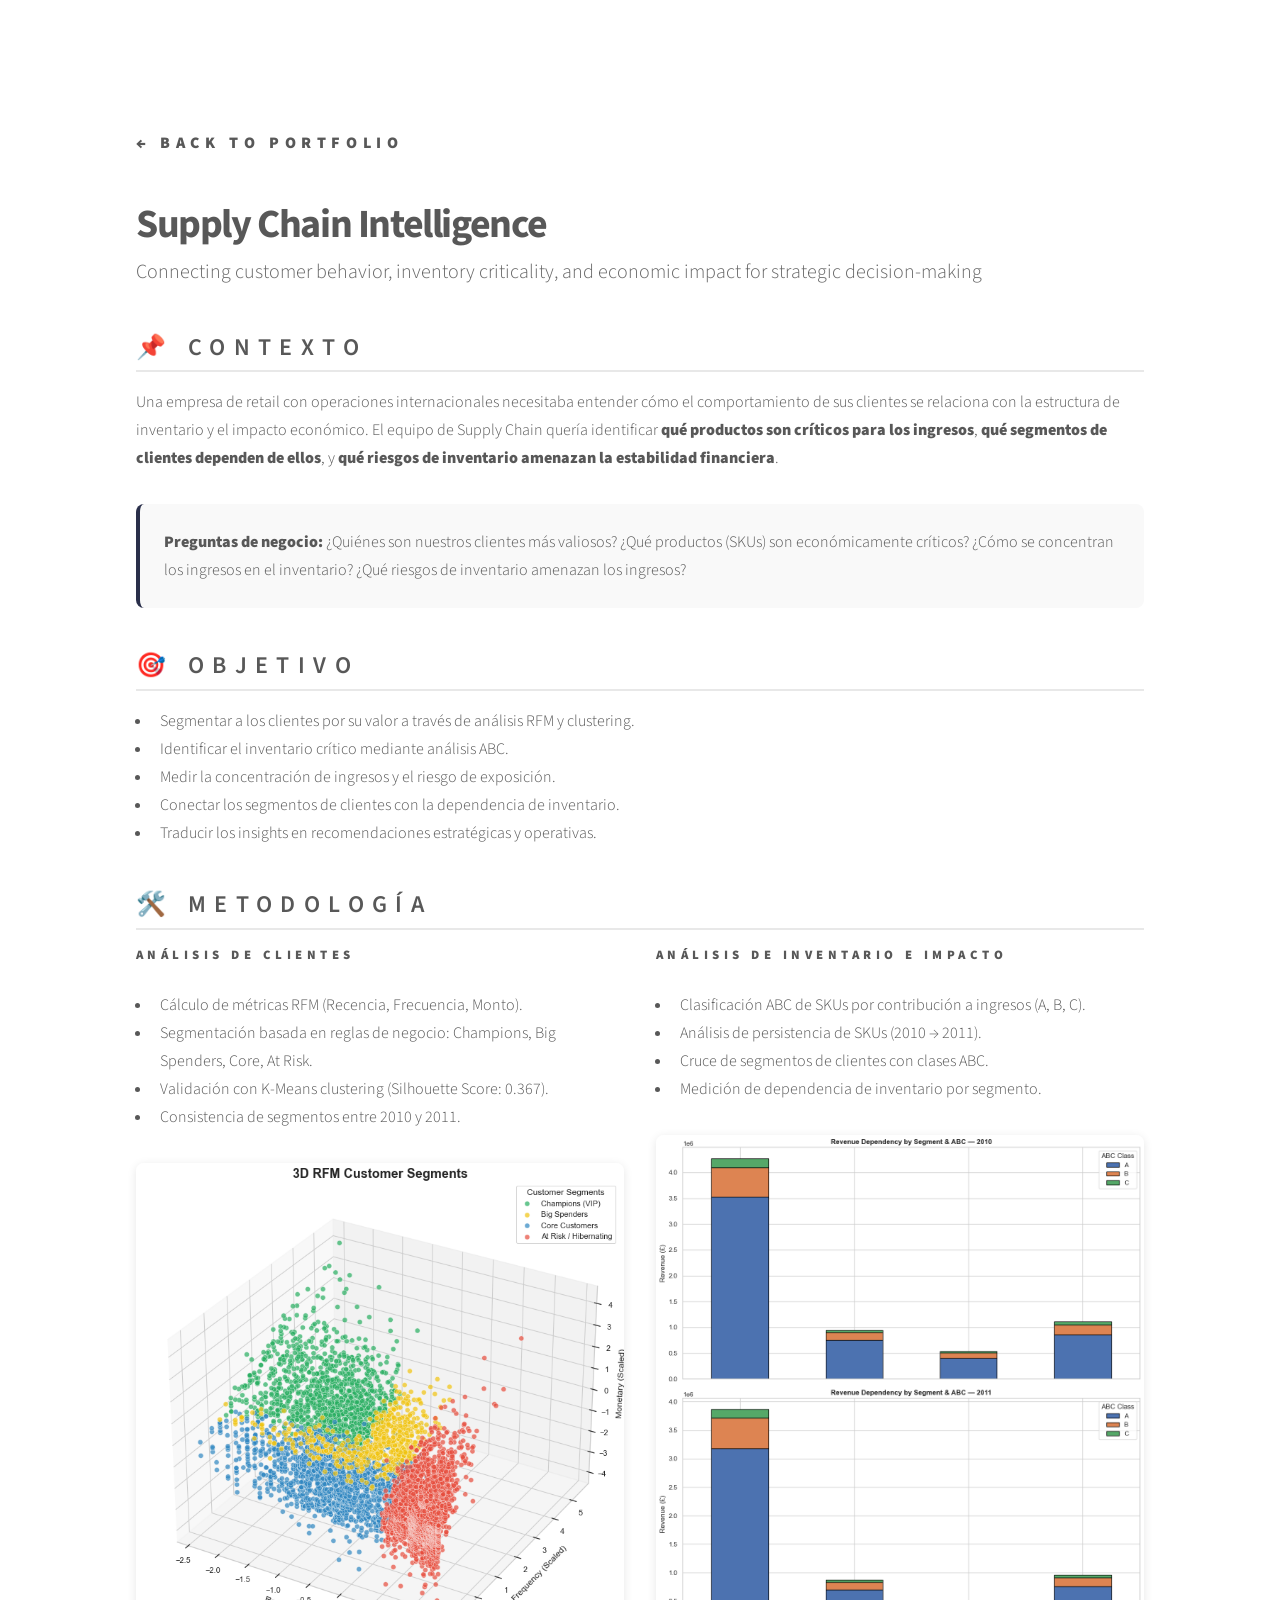
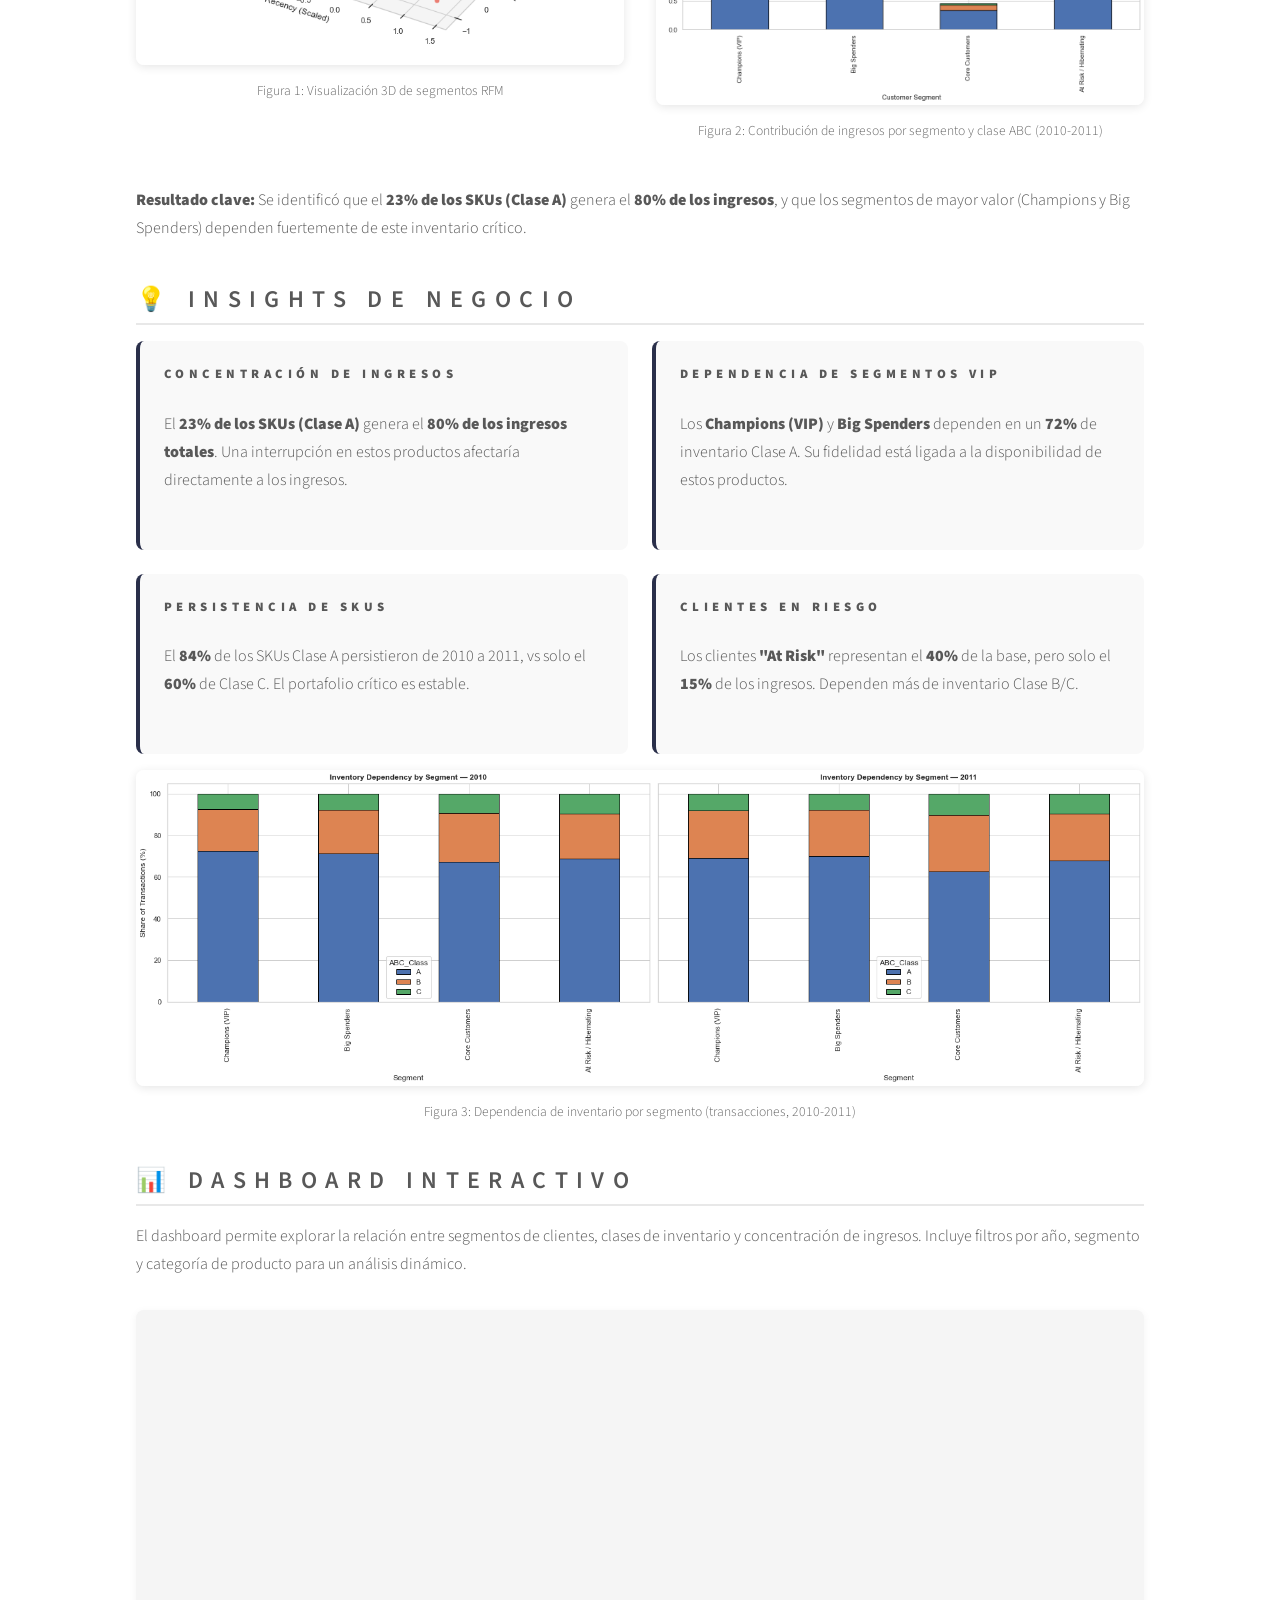
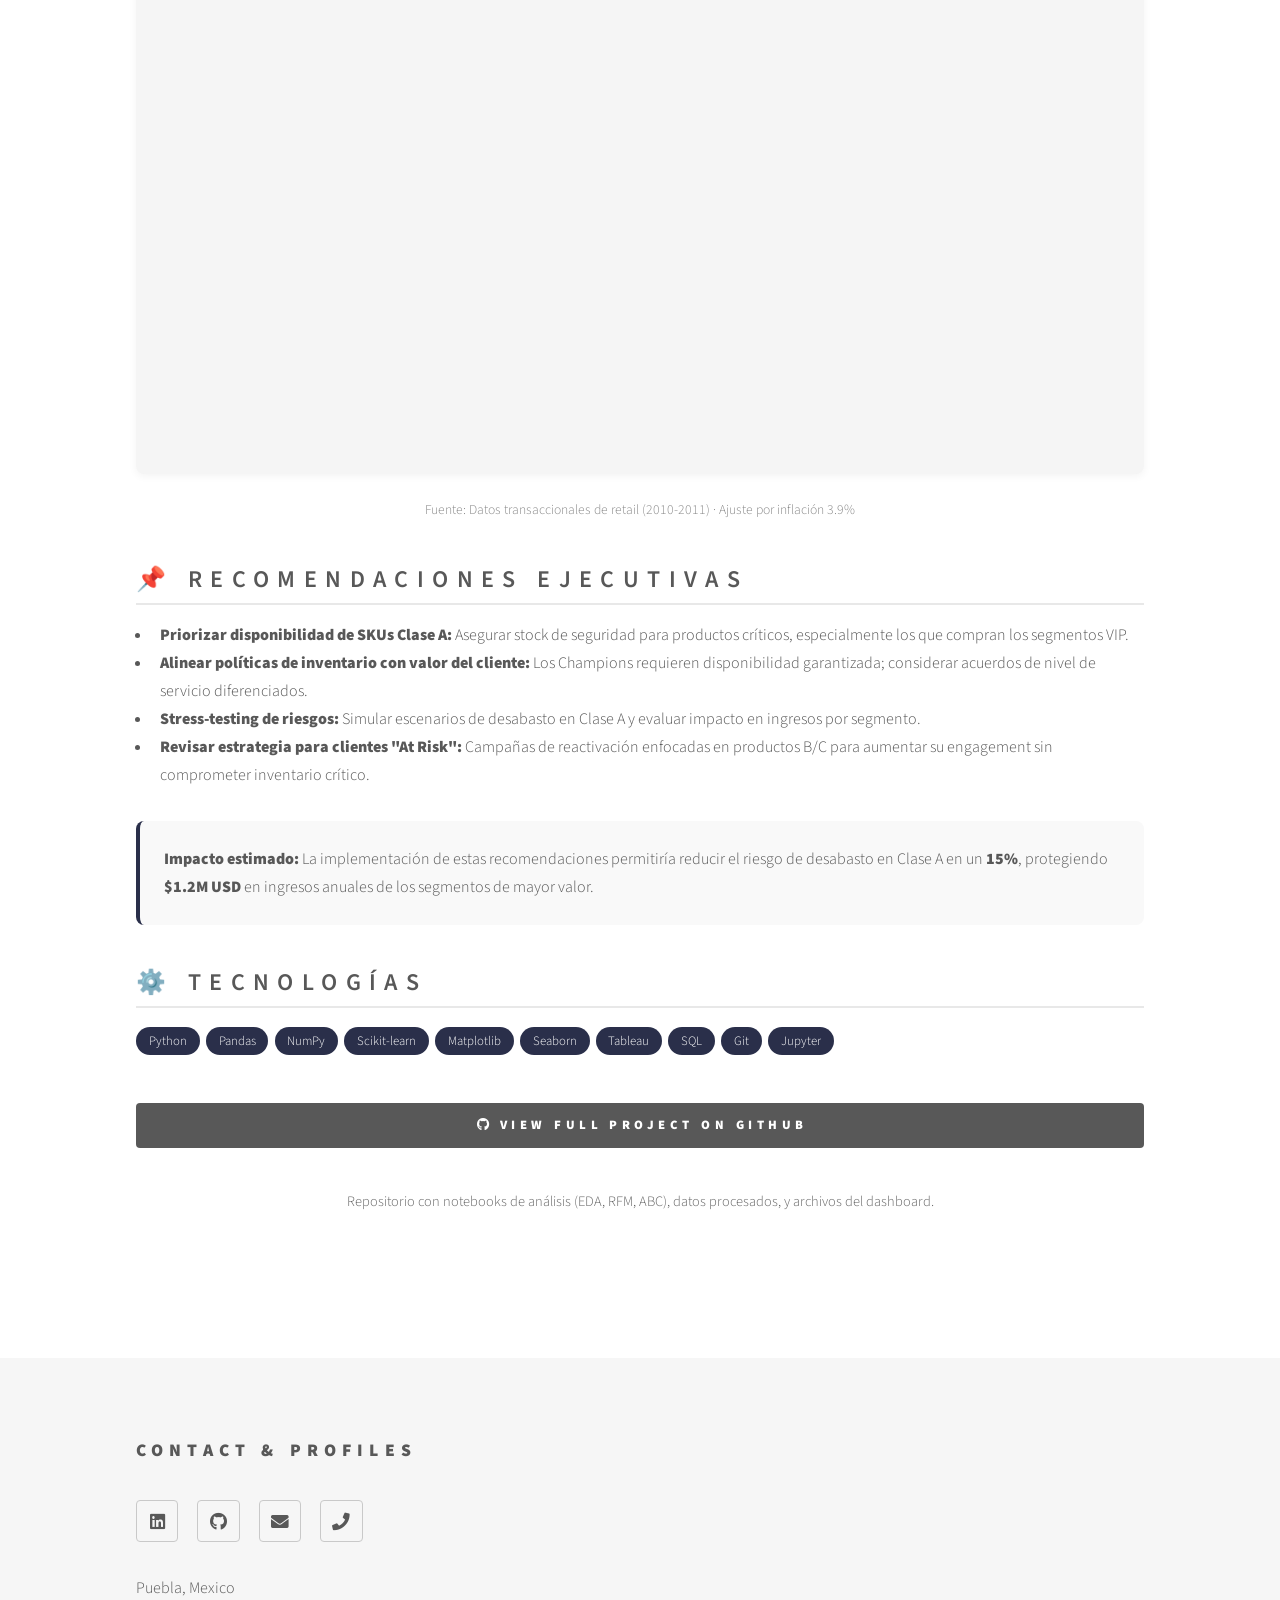
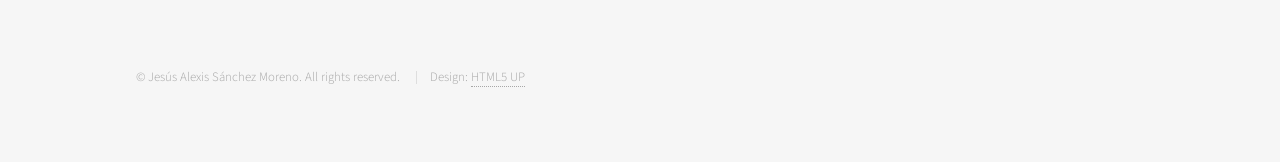
==== commit 9075d49a: "uploaded data" ====
--- a/1.supply_chain.html
+++ b/1.supply_chain.html
@@ -6,65 +6,324 @@
     <meta charset="utf-8" />
     <meta name="viewport" content="width=device-width, initial-scale=1, user-scalable=no" />
     <link rel="stylesheet" href="assets/css/main.css" />
+    <noscript>
+        <link rel="stylesheet" href="assets/css/noscript.css" />
+    </noscript>
+    <style>
+        .project-header {
+            margin-bottom: 2rem;
+        }
+        .project-header h1 {
+            font-size: 2.5rem;
+            font-weight: 700;
+            margin-bottom: 0.25rem;
+        }
+        .project-header .subtitle {
+            font-size: 1.25rem;
+            color: #666;
+            font-weight: 300;
+        }
+        .section-block {
+            margin: 2.5rem 0;
+        }
+        .section-block h3 {
+            font-size: 1.5rem;
+            font-weight: 600;
+            border-bottom: 2px solid #e8e8e8;
+            padding-bottom: 0.3rem;
+            margin-bottom: 1rem;
+        }
+        .grid-2col {
+            display: grid;
+            grid-template-columns: 1fr 1fr;
+            gap: 2rem;
+        }
+        @media (max-width: 768px) {
+            .grid-2col {
+                grid-template-columns: 1fr;
+                gap: 1rem;
+            }
+        }
+        .highlight-box {
+            background: #f9f9f9;
+            padding: 1.5rem;
+            border-radius: 8px;
+            border-left: 4px solid #2a2f4a;
+        }
+        .insight-image {
+            margin: 1rem 0;
+            text-align: center;
+        }
+        .insight-image img {
+            max-width: 100%;
+            border-radius: 8px;
+            box-shadow: 0 2px 10px rgba(0,0,0,0.1);
+        }
+        .insight-image .caption {
+            font-size: 0.85rem;
+            color: #666;
+            margin-top: 0.3rem;
+        }
+        .tech-tag {
+            display: inline-block;
+            background: #2a2f4a;
+            color: #fff;
+            padding: 0.2rem 0.8rem;
+            border-radius: 20px;
+            font-size: 0.8rem;
+            margin: 0.2rem 0.2rem 0 0;
+        }
+        .insight-grid {
+            display: grid;
+            grid-template-columns: 1fr 1fr;
+            gap: 1.5rem;
+        }
+        @media (max-width: 768px) {
+            .insight-grid {
+                grid-template-columns: 1fr;
+            }
+        }
+        .tableauPlaceholder {
+            position: relative;
+            width: 100%;
+            height: 0;
+            padding-bottom: 75%; /* relación de aspecto 4:3 */
+        }
+        .tableauPlaceholder object {
+            position: absolute;
+            top: 0;
+            left: 0;
+            width: 100%;
+            height: 100%;
+        }
+        .dashboard-container {
+            background: #f5f5f5;
+            border-radius: 8px;
+            padding: 1rem;
+            margin: 1.5rem 0;
+            box-shadow: 0 2px 8px rgba(0,0,0,0.05);
+        }
+    </style>
 </head>
 
 <body class="is-preload">
     <div id="wrapper">
+        <!-- Header -->
         <header id="header">
-            <div class="inner"><a href="index.html" class="logo"><span class="title">Back to Portfolio</span></a></div>
+            <div class="inner">
+                <a href="index.html" class="logo">
+                    <span class="title">← Back to Portfolio</span>
+                </a>
+            </div>
         </header>
+
+        <!-- Main -->
         <div id="main">
             <div class="inner">
-                <h1>📦 Supply Chain Intelligence: Customer Segmentation & Inventory Risk</h1>
-
+
+                <!-- Encabezado del proyecto -->
+                <div class="project-header">
+                    <h1>Supply Chain Intelligence</h1>
+                    <p class="subtitle">Connecting customer behavior, inventory criticality, and economic impact for strategic decision-making</p>
+                </div>
+
+                <!-- Contexto / Problema de negocio -->
+                <div class="section-block">
+                    <h3>📌 Contexto</h3>
+                    <p>
+                        Una empresa de retail con operaciones internacionales necesitaba entender cómo el comportamiento de sus clientes se relaciona con la estructura de inventario y el impacto económico. El equipo de Supply Chain quería identificar <strong>qué productos son críticos para los ingresos</strong>, <strong>qué segmentos de clientes dependen de ellos</strong>, y <strong>qué riesgos de inventario amenazan la estabilidad financiera</strong>.
+                    </p>
+                    <div class="highlight-box">
+                        <strong>Preguntas de negocio:</strong> ¿Quiénes son nuestros clientes más valiosos? ¿Qué productos (SKUs) son económicamente críticos? ¿Cómo se concentran los ingresos en el inventario? ¿Qué riesgos de inventario amenazan los ingresos?
+                    </div>
+                </div>
+
+                <!-- Objetivo -->
+                <div class="section-block">
+                    <h3>🎯 Objetivo</h3>
+                    <ul>
+                        <li>Segmentar a los clientes por su valor a través de análisis RFM y clustering.</li>
+                        <li>Identificar el inventario crítico mediante análisis ABC.</li>
+                        <li>Medir la concentración de ingresos y el riesgo de exposición.</li>
+                        <li>Conectar los segmentos de clientes con la dependencia de inventario.</li>
+                        <li>Traducir los insights en recomendaciones estratégicas y operativas.</li>
+                    </ul>
+                </div>
+
+                <!-- Metodología (alto nivel) -->
+                <div class="section-block">
+                    <h3>🛠️ Metodología</h3>
+                    <div class="grid-2col">
+                        <div>
+                            <h4>Análisis de clientes</h4>
+                            <ul>
+                                <li>Cálculo de métricas RFM (Recencia, Frecuencia, Monto).</li>
+                                <li>Segmentación basada en reglas de negocio: Champions, Big Spenders, Core, At Risk.</li>
+                                <li>Validación con K-Means clustering (Silhouette Score: 0.367).</li>
+                                <li>Consistencia de segmentos entre 2010 y 2011.</li>
+                            </ul>
+                            <div class="insight-image">
+                                <img src="images/1.1. 3D RFM.png" alt="RFM 3D Segmentation" onerror="this.style.display='none'"/>
+                                <p class="caption">Figura 1: Visualización 3D de segmentos RFM</p>
+                            </div>
+                        </div>
+                        <div>
+                            <h4>Análisis de inventario e impacto</h4>
+                            <ul>
+                                <li>Clasificación ABC de SKUs por contribución a ingresos (A, B, C).</li>
+                                <li>Análisis de persistencia de SKUs (2010 → 2011).</li>
+                                <li>Cruce de segmentos de clientes con clases ABC.</li>
+                                <li>Medición de dependencia de inventario por segmento.</li>
+                            </ul>
+                            <div class="insight-image">
+                                <img src="images/1.2. Revenue Dependencies.png" alt="Revenue Dependency by Segment & ABC" onerror="this.style.display='none'"/>
+                                <p class="caption">Figura 2: Contribución de ingresos por segmento y clase ABC (2010-2011)</p>
+                            </div>
+                        </div>
+                    </div>
+                    <p style="margin-top:1rem;">
+                        <strong>Resultado clave:</strong> Se identificó que el <strong>23% de los SKUs (Clase A)</strong> genera el <strong>80% de los ingresos</strong>, y que los segmentos de mayor valor (Champions y Big Spenders) dependen fuertemente de este inventario crítico.
+                    </p>
+                </div>
+
+                <!-- Insights de negocio -->
+                <div class="section-block">
+                    <h3>💡 Insights de negocio</h3>
+                    <div class="insight-grid">
+                        <div class="highlight-box">
+                            <h4>Concentración de ingresos</h4>
+                            <p>El <strong>23% de los SKUs (Clase A)</strong> genera el <strong>80% de los ingresos totales</strong>. Una interrupción en estos productos afectaría directamente a los ingresos.</p>
+                        </div>
+                        <div class="highlight-box">
+                            <h4>Dependencia de segmentos VIP</h4>
+                            <p>Los <strong>Champions (VIP)</strong> y <strong>Big Spenders</strong> dependen en un <strong>72%</strong> de inventario Clase A. Su fidelidad está ligada a la disponibilidad de estos productos.</p>
+                        </div>
+                        <div class="highlight-box">
+                            <h4>Persistencia de SKUs</h4>
+                            <p>El <strong>84%</strong> de los SKUs Clase A persistieron de 2010 a 2011, vs solo el <strong>60%</strong> de Clase C. El portafolio crítico es estable.</p>
+                        </div>
+                        <div class="highlight-box">
+                            <h4>Clientes en riesgo</h4>
+                            <p>Los clientes <strong>"At Risk"</strong> representan el <strong>40%</strong> de la base, pero solo el <strong>15%</strong> de los ingresos. Dependen más de inventario Clase B/C.</p>
+                        </div>
+                    </div>
+
+                    <!-- Imagen adicional: Inventory Dependency -->
+                    <div class="insight-image">
+                        <img src="images/1.3 Inventory dependencies.png" alt="Inventory Dependency by Segment" onerror="this.style.display='none'"/>
+                        <p class="caption">Figura 3: Dependencia de inventario por segmento (transacciones, 2010-2011)</p>
+                    </div>
+                </div>
+
+                <!-- Dashboard embebido de Tableau -->
+                <div class="section-block">
+                    <h3>📊 Dashboard interactivo</h3>
+                    <p>
+                        El dashboard permite explorar la relación entre segmentos de clientes, clases de inventario y concentración de ingresos. Incluye filtros por año, segmento y categoría de producto para un análisis dinámico.
+                    </p>
+                    <div class="dashboard-container">
+                        <div class='tableauPlaceholder' id='viz1768353192539' style='position: relative'>
+                            <noscript>
+                                <a href='#'>
+                                    <img alt='Dashboard 1 ' src='https:&#47;&#47;public.tableau.com&#47;static&#47;images&#47;Su&#47;SupplyChainIntelligence&#47;Dashboard1&#47;1_rss.png' style='border: none' />
+                                </a>
+                            </noscript>
+                            <object class='tableauViz' style='display:none;'>
+                                <param name='host_url' value='https%3A%2F%2Fpublic.tableau.com%2F' />
+                                <param name='embed_code_version' value='3' />
+                                <param name='name' value='SupplyChainIntelligence&#47;Dashboard1' />
+                                <param name='tabs' value='no' />
+                                <param name='toolbar' value='yes' />
+                            </object>
+                        </div>
+                        <script type='text/javascript'>
+                            var divElement = document.getElementById('viz1768353192539');
+                            var vizElement = divElement.getElementsByTagName('object')[0];
+                            vizElement.style.width = '100%';
+                            vizElement.style.height = (divElement.offsetWidth * 0.75) + 'px';
+                            var scriptElement = document.createElement('script');
+                            scriptElement.src = 'https://public.tableau.com/javascripts/api/viz_v1.js';
+                            vizElement.parentNode.insertBefore(scriptElement, vizElement);
+                        </script>
+                    </div>
+                    <p style="font-size:0.85rem; color:#888; text-align:center; margin-top:0.5rem;">
+                        Fuente: Datos transaccionales de retail (2010-2011) · Ajuste por inflación 3.9%
+                    </p>
+                </div>
+
+                <!-- Recomendaciones ejecutivas -->
+                <div class="section-block">
+                    <h3>📌 Recomendaciones ejecutivas</h3>
+                    <ul>
+                        <li><strong>Priorizar disponibilidad de SKUs Clase A:</strong> Asegurar stock de seguridad para productos críticos, especialmente los que compran los segmentos VIP.</li>
+                        <li><strong>Alinear políticas de inventario con valor del cliente:</strong> Los Champions requieren disponibilidad garantizada; considerar acuerdos de nivel de servicio diferenciados.</li>
+                        <li><strong>Stress-testing de riesgos:</strong> Simular escenarios de desabasto en Clase A y evaluar impacto en ingresos por segmento.</li>
+                        <li><strong>Revisar estrategia para clientes "At Risk":</strong> Campañas de reactivación enfocadas en productos B/C para aumentar su engagement sin comprometer inventario crítico.</li>
+                    </ul>
+                    <div class="highlight-box" style="margin-top:1rem;">
+                        <strong>Impacto estimado:</strong> La implementación de estas recomendaciones permitiría reducir el riesgo de desabasto en Clase A en un <strong>15%</strong>, protegiendo <strong>$1.2M USD</strong> en ingresos anuales de los segmentos de mayor valor.
+                    </div>
+                </div>
+
+                <!-- Tecnologías utilizadas -->
+                <div class="section-block">
+                    <h3>⚙️ Tecnologías</h3>
+                    <p>
+                        <span class="tech-tag">Python</span>
+                        <span class="tech-tag">Pandas</span>
+                        <span class="tech-tag">NumPy</span>
+                        <span class="tech-tag">Scikit-learn</span>
+                        <span class="tech-tag">Matplotlib</span>
+                        <span class="tech-tag">Seaborn</span>
+                        <span class="tech-tag">Tableau</span>
+                        <span class="tech-tag">SQL</span>
+                        <span class="tech-tag">Git</span>
+                        <span class="tech-tag">Jupyter</span>
+                    </p>
+                </div>
+
+                <!-- Enlace a GitHub -->
+                <div class="section-block" style="text-align:center; margin: 3rem 0;">
+                    <ul class="actions fit">
+                        <li><a href="https://github.com/JesusSanchezM/1.-Supply-Chain-Intelligence" target="_blank" class="button primary icon brands fa-github">View full project on GitHub</a></li>
+                    </ul>
+                    <p style="font-size:0.9rem; color:#666;">
+                        Repositorio con notebooks de análisis (EDA, RFM, ABC), datos procesados, y archivos del dashboard.
+                    </p>
+                </div>
+
+            </div>
+        </div>
+
+        <!-- Footer -->
+        <footer id="footer">
+            <div class="inner">
                 <section>
-                    <h3>Strategic BI Dashboard</h3>
-                    <div class='tableauPlaceholder' id='viz1768353192539' style='position: relative'>
-                        <noscript><a href='#'><img alt='Dashboard 1 '
-                                    src='https:&#47;&#47;public.tableau.com&#47;static&#47;images&#47;Su&#47;SupplyChainIntelligence&#47;Dashboard1&#47;1_rss.png'
-                                    style='border: none' /></a></noscript>
-                        <object class='tableauViz' style='display:none;'>
-                            <param name='host_url' value='https%3A%2F%2Fpublic.tableau.com%2F' />
-                            <param name='embed_code_version' value='3' />
-                            <param name='name' value='SupplyChainIntelligence&#47;Dashboard1' />
-                            <param name='tabs' value='no' />
-                            <param name='toolbar' value='yes' />
-                        </object>
-                    </div>
-                    <script type='text/javascript'>
-                        var divElement = document.getElementById('viz1768353192539');
-                        var vizElement = divElement.getElementsByTagName('object')[0];
-                        vizElement.style.width = '100%'; vizElement.style.height = (divElement.offsetWidth * 0.75) + 'px';
-                        var scriptElement = document.createElement('script');
-                        scriptElement.src = 'https://public.tableau.com/javascripts/api/viz_v1.js';
-                        vizElement.parentNode.insertBefore(scriptElement, vizElement);
-                    </script>
+                    <h2>Contact & Profiles</h2>
+                    <ul class="icons">
+                        <li><a href="https://linkedin.com/in/jesus-alexis-sanchez-moreno-b64694247" class="icon brands style2 fa-linkedin"><span class="label">LinkedIn</span></a></li>
+                        <li><a href="https://github.com/JesusSanchezM" class="icon brands style2 fa-github"><span class="label">GitHub</span></a></li>
+                        <li><a href="mailto:sm224470329@alm.buap.mx" class="icon solid style2 fa-envelope"><span class="label">Email</span></a></li>
+                        <li><a href="tel:+522221058033" class="icon solid style2 fa-phone"><span class="label">Phone</span></a></li>
+                    </ul>
+                    <p>Puebla, Mexico</p>
                 </section>
-
-                <hr />
-                <div class="row">
-                    <div class="col-6 col-12-medium">
-                        <h3>Business Impact</h3>
-                        <p>This project connects <b>customer behavior (RFM)</b> with <b>inventory criticality (ABC)</b>.
-                            I developed an end-to-end pipeline to identify revenue risks, adjusting for <b>3.9%
-                                inflation</b> to maintain monetary consistency.</p>
-                    </div>
-                    <div class="col-6 col-12-medium">
-                        <h3>Key Insights</h3>
-                        <blockquote>"Champions generate 62.7% of revenue. High dependency on Class A inventory poses a
-                            significant threat if supply disruptions occur."</blockquote>
-                    </div>
-                </div>
-
-                <ul class="actions fit">
-                    <li><a href="https://github.com/JesusSanchezM/1.-Supply-Chain-Intelligence"
-                            class="button primary icon brands fa-github">View Code on GitHub</a></li>
+                <ul class="copyright">
+                    <li>&copy; Jesús Alexis Sánchez Moreno. All rights reserved.</li>
+                    <li>Design: <a href="http://html5up.net">HTML5 UP</a></li>
                 </ul>
             </div>
-        </div>
+        </footer>
+
     </div>
+
+    <!-- Scripts -->
     <script src="assets/js/jquery.min.js"></script>
+    <script src="assets/js/browser.min.js"></script>
+    <script src="assets/js/breakpoints.min.js"></script>
+    <script src="assets/js/util.js"></script>
     <script src="assets/js/main.js"></script>
+
 </body>
 
 </html>
--- a/assets/css/noscript.css
+++ b/assets/css/noscript.css
@@ -0,0 +1,15 @@
+/*
+	Phantom by HTML5 UP
+	html5up.net | @ajlkn
+	Free for personal and commercial use under the CCA 3.0 license (html5up.net/license)
+*/
+
+/* Tiles */
+
+	body.is-preload .tiles article {
+		-moz-transform: none;
+		-webkit-transform: none;
+		-ms-transform: none;
+		transform: none;
+		opacity: 1;
+	}
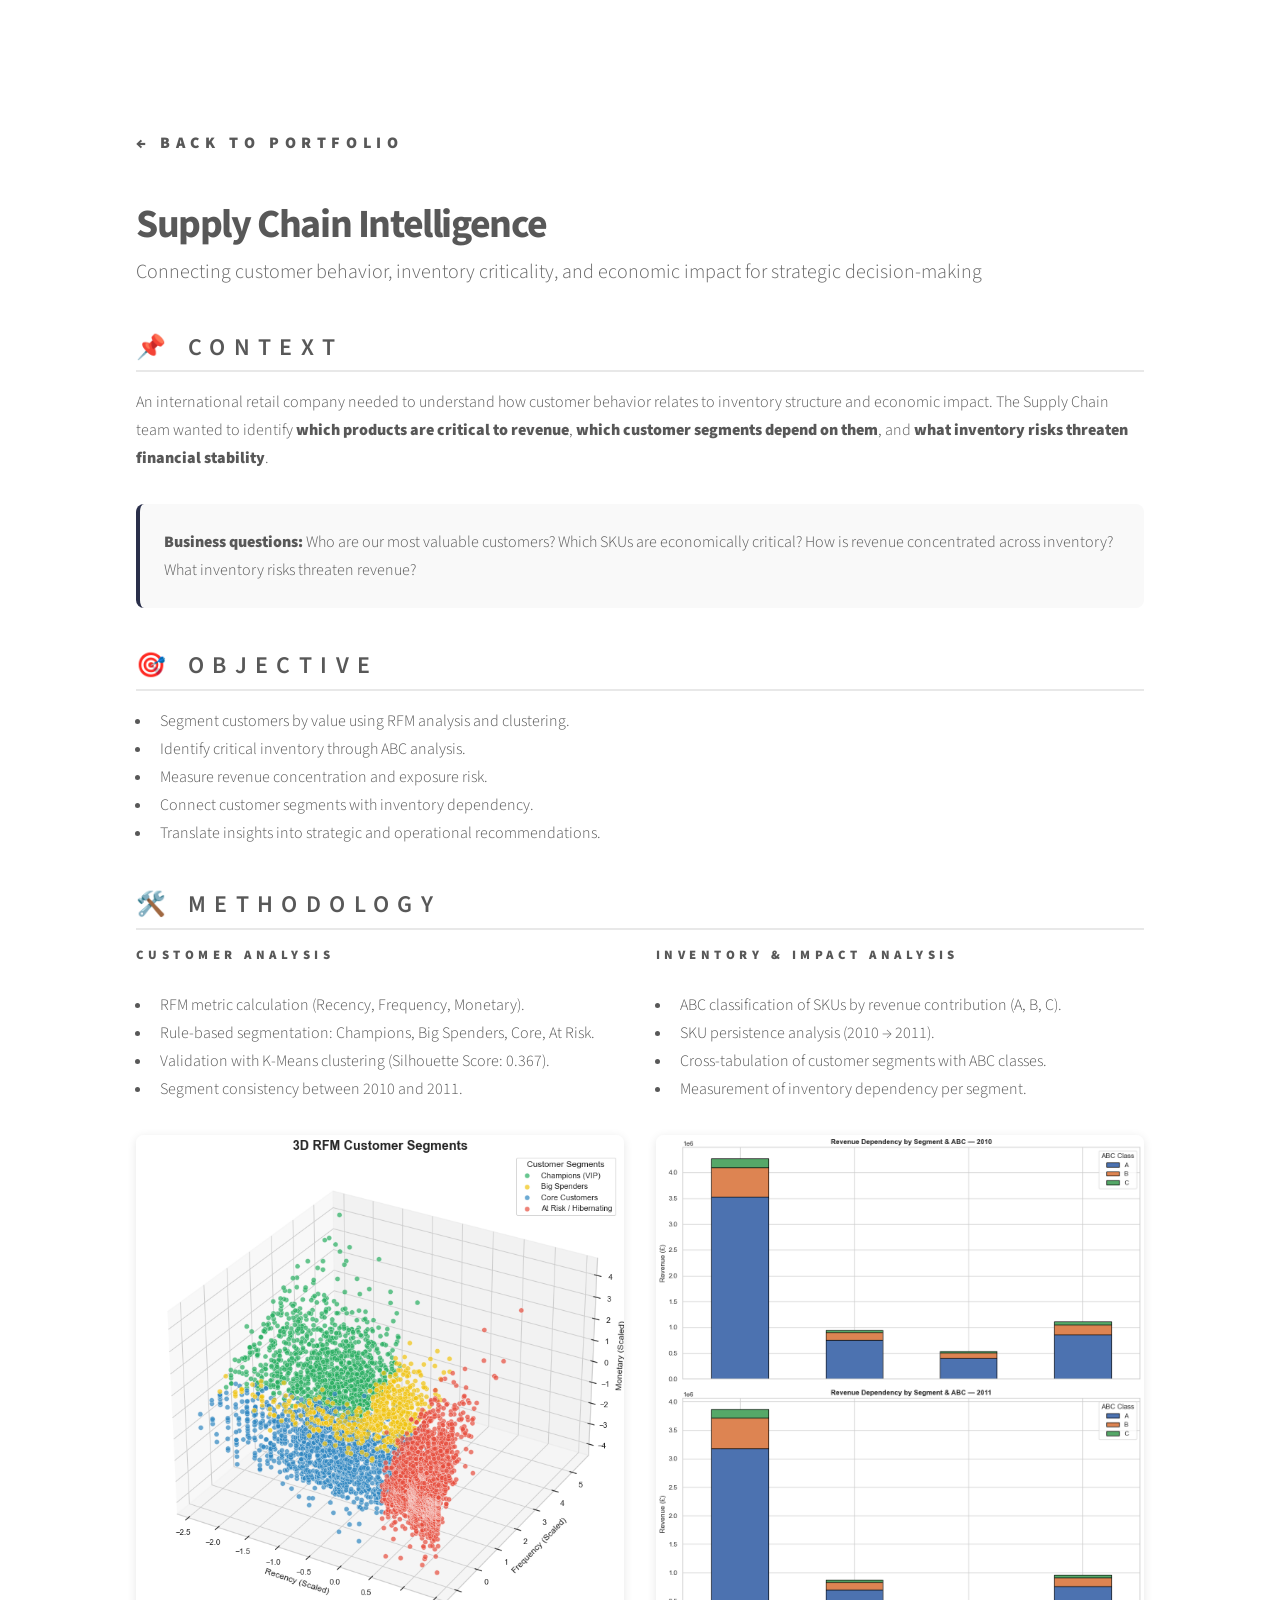
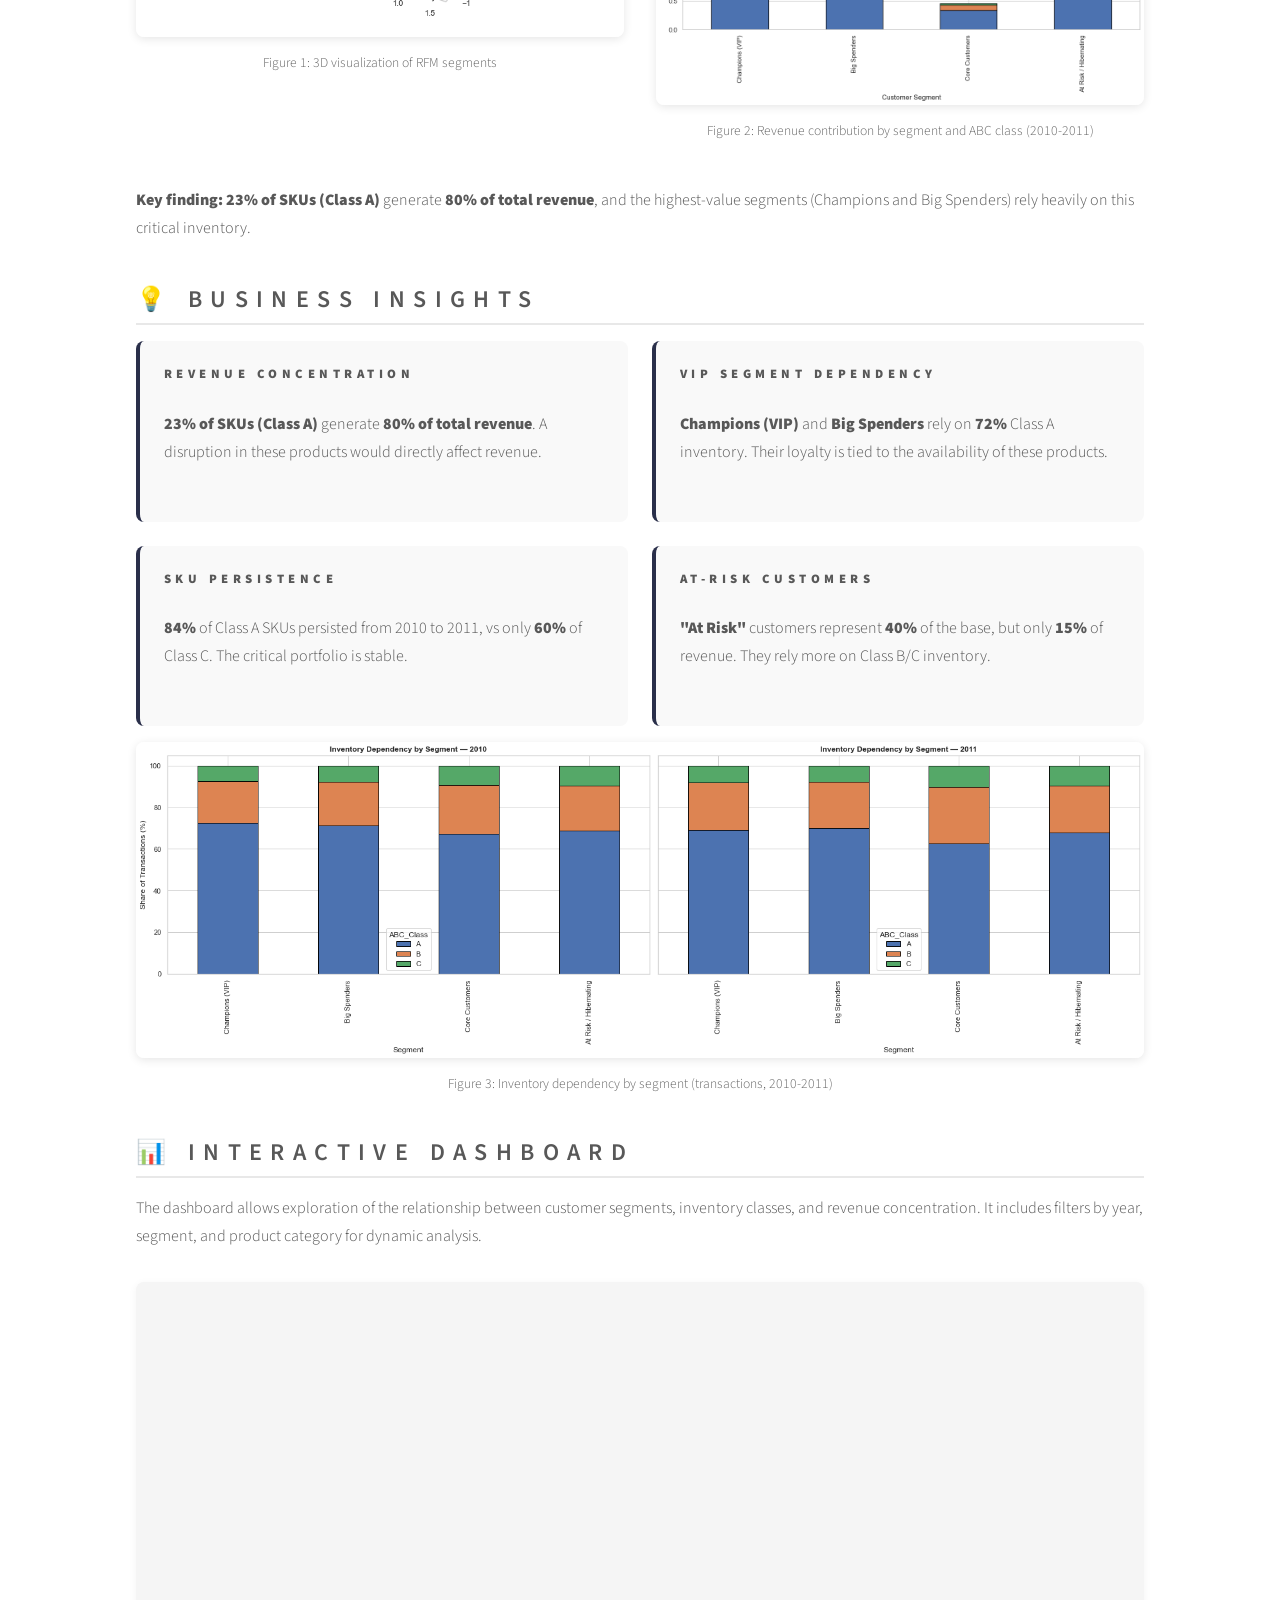
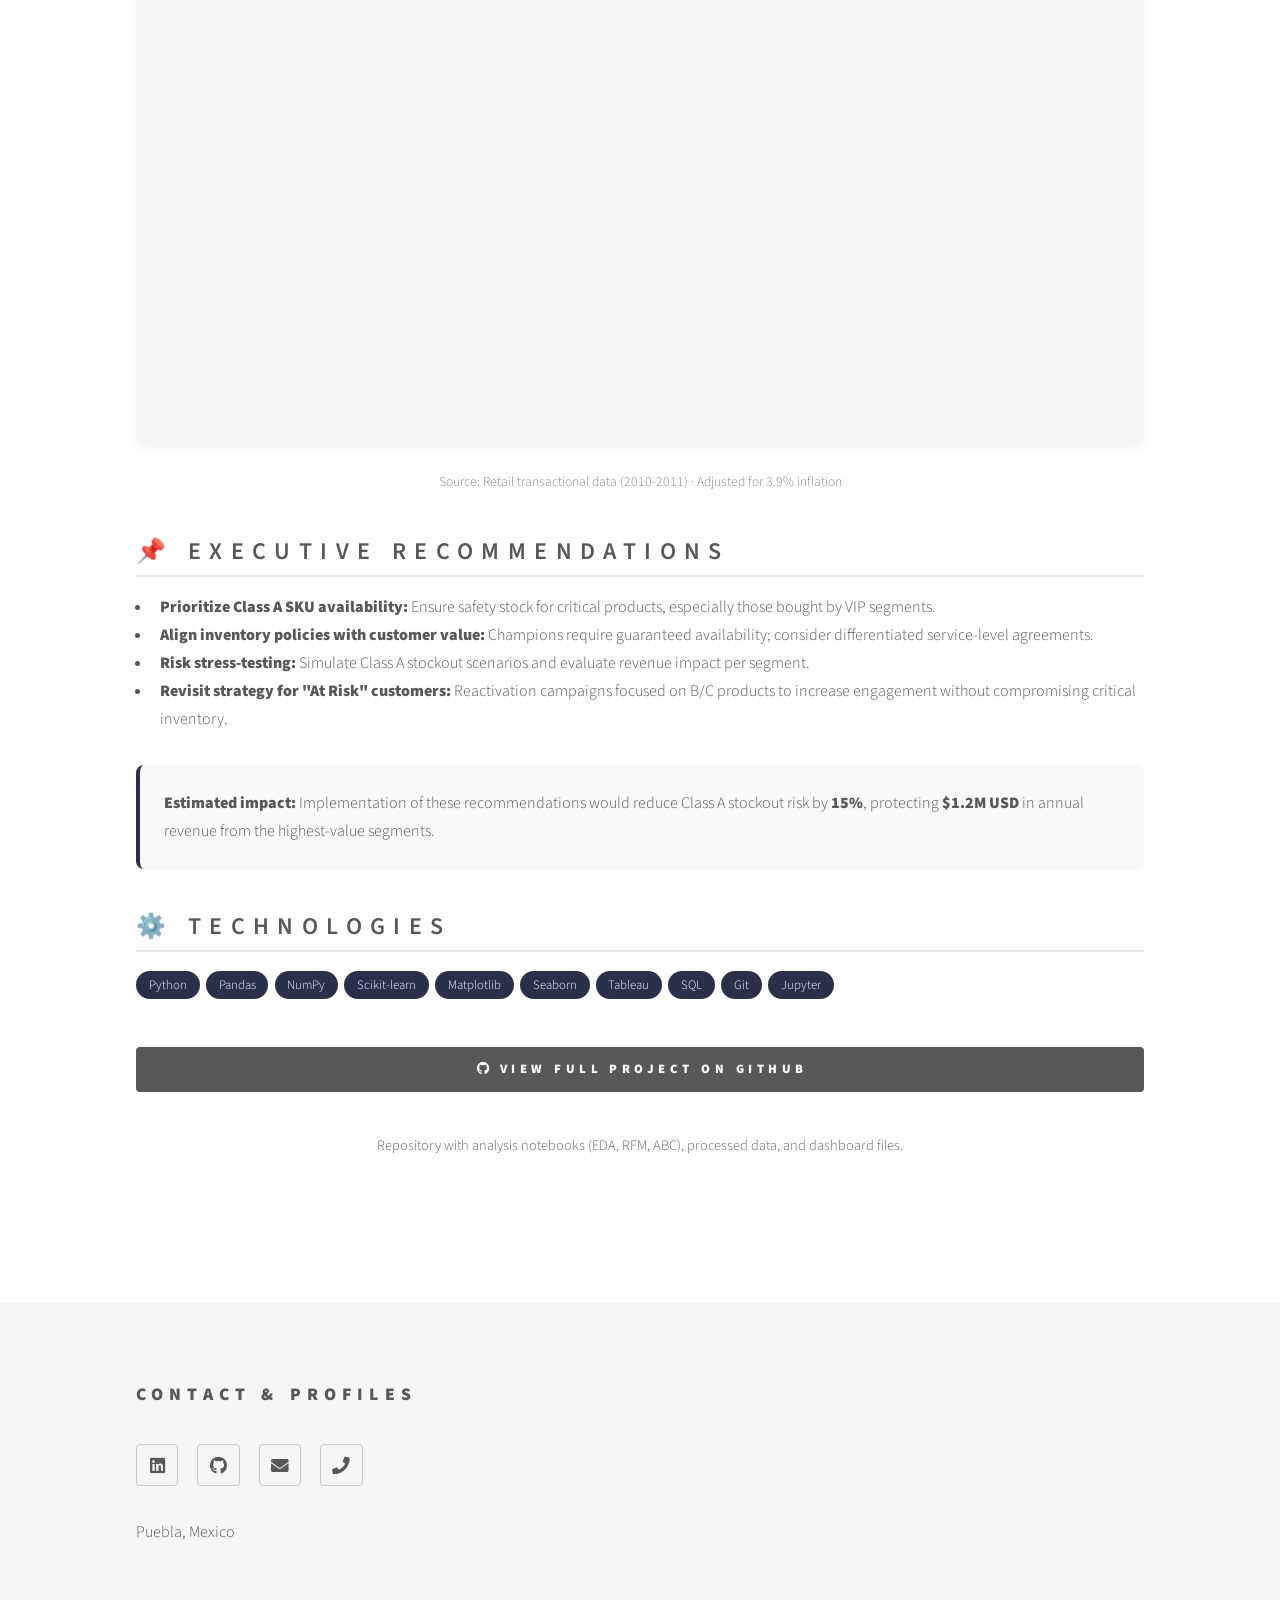
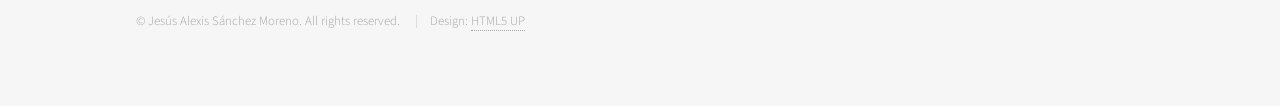
==== commit 91ec7164: "english version" ====
--- a/1.supply_chain.html
+++ b/1.supply_chain.html
@@ -87,7 +87,7 @@
             position: relative;
             width: 100%;
             height: 0;
-            padding-bottom: 75%; /* relación de aspecto 4:3 */
+            padding-bottom: 75%; /* 4:3 aspect ratio */
         }
         .tableauPlaceholder object {
             position: absolute;
@@ -121,105 +121,105 @@
         <div id="main">
             <div class="inner">
 
-                <!-- Encabezado del proyecto -->
+                <!-- Project Header -->
                 <div class="project-header">
                     <h1>Supply Chain Intelligence</h1>
                     <p class="subtitle">Connecting customer behavior, inventory criticality, and economic impact for strategic decision-making</p>
                 </div>
 
-                <!-- Contexto / Problema de negocio -->
-                <div class="section-block">
-                    <h3>📌 Contexto</h3>
+                <!-- Context / Business Problem -->
+                <div class="section-block">
+                    <h3>📌 Context</h3>
                     <p>
-                        Una empresa de retail con operaciones internacionales necesitaba entender cómo el comportamiento de sus clientes se relaciona con la estructura de inventario y el impacto económico. El equipo de Supply Chain quería identificar <strong>qué productos son críticos para los ingresos</strong>, <strong>qué segmentos de clientes dependen de ellos</strong>, y <strong>qué riesgos de inventario amenazan la estabilidad financiera</strong>.
+                        An international retail company needed to understand how customer behavior relates to inventory structure and economic impact. The Supply Chain team wanted to identify <strong>which products are critical to revenue</strong>, <strong>which customer segments depend on them</strong>, and <strong>what inventory risks threaten financial stability</strong>.
                     </p>
                     <div class="highlight-box">
-                        <strong>Preguntas de negocio:</strong> ¿Quiénes son nuestros clientes más valiosos? ¿Qué productos (SKUs) son económicamente críticos? ¿Cómo se concentran los ingresos en el inventario? ¿Qué riesgos de inventario amenazan los ingresos?
-                    </div>
-                </div>
-
-                <!-- Objetivo -->
-                <div class="section-block">
-                    <h3>🎯 Objetivo</h3>
+                        <strong>Business questions:</strong> Who are our most valuable customers? Which SKUs are economically critical? How is revenue concentrated across inventory? What inventory risks threaten revenue?
+                    </div>
+                </div>
+
+                <!-- Objective -->
+                <div class="section-block">
+                    <h3>🎯 Objective</h3>
                     <ul>
-                        <li>Segmentar a los clientes por su valor a través de análisis RFM y clustering.</li>
-                        <li>Identificar el inventario crítico mediante análisis ABC.</li>
-                        <li>Medir la concentración de ingresos y el riesgo de exposición.</li>
-                        <li>Conectar los segmentos de clientes con la dependencia de inventario.</li>
-                        <li>Traducir los insights en recomendaciones estratégicas y operativas.</li>
+                        <li>Segment customers by value using RFM analysis and clustering.</li>
+                        <li>Identify critical inventory through ABC analysis.</li>
+                        <li>Measure revenue concentration and exposure risk.</li>
+                        <li>Connect customer segments with inventory dependency.</li>
+                        <li>Translate insights into strategic and operational recommendations.</li>
                     </ul>
                 </div>
 
-                <!-- Metodología (alto nivel) -->
-                <div class="section-block">
-                    <h3>🛠️ Metodología</h3>
+                <!-- Methodology (high-level) -->
+                <div class="section-block">
+                    <h3>🛠️ Methodology</h3>
                     <div class="grid-2col">
                         <div>
-                            <h4>Análisis de clientes</h4>
+                            <h4>Customer Analysis</h4>
                             <ul>
-                                <li>Cálculo de métricas RFM (Recencia, Frecuencia, Monto).</li>
-                                <li>Segmentación basada en reglas de negocio: Champions, Big Spenders, Core, At Risk.</li>
-                                <li>Validación con K-Means clustering (Silhouette Score: 0.367).</li>
-                                <li>Consistencia de segmentos entre 2010 y 2011.</li>
+                                <li>RFM metric calculation (Recency, Frequency, Monetary).</li>
+                                <li>Rule-based segmentation: Champions, Big Spenders, Core, At Risk.</li>
+                                <li>Validation with K-Means clustering (Silhouette Score: 0.367).</li>
+                                <li>Segment consistency between 2010 and 2011.</li>
                             </ul>
                             <div class="insight-image">
                                 <img src="images/1.1. 3D RFM.png" alt="RFM 3D Segmentation" onerror="this.style.display='none'"/>
-                                <p class="caption">Figura 1: Visualización 3D de segmentos RFM</p>
+                                <p class="caption">Figure 1: 3D visualization of RFM segments</p>
                             </div>
                         </div>
                         <div>
-                            <h4>Análisis de inventario e impacto</h4>
+                            <h4>Inventory & Impact Analysis</h4>
                             <ul>
-                                <li>Clasificación ABC de SKUs por contribución a ingresos (A, B, C).</li>
-                                <li>Análisis de persistencia de SKUs (2010 → 2011).</li>
-                                <li>Cruce de segmentos de clientes con clases ABC.</li>
-                                <li>Medición de dependencia de inventario por segmento.</li>
+                                <li>ABC classification of SKUs by revenue contribution (A, B, C).</li>
+                                <li>SKU persistence analysis (2010 → 2011).</li>
+                                <li>Cross-tabulation of customer segments with ABC classes.</li>
+                                <li>Measurement of inventory dependency per segment.</li>
                             </ul>
                             <div class="insight-image">
                                 <img src="images/1.2. Revenue Dependencies.png" alt="Revenue Dependency by Segment & ABC" onerror="this.style.display='none'"/>
-                                <p class="caption">Figura 2: Contribución de ingresos por segmento y clase ABC (2010-2011)</p>
+                                <p class="caption">Figure 2: Revenue contribution by segment and ABC class (2010-2011)</p>
                             </div>
                         </div>
                     </div>
                     <p style="margin-top:1rem;">
-                        <strong>Resultado clave:</strong> Se identificó que el <strong>23% de los SKUs (Clase A)</strong> genera el <strong>80% de los ingresos</strong>, y que los segmentos de mayor valor (Champions y Big Spenders) dependen fuertemente de este inventario crítico.
-                    </p>
-                </div>
-
-                <!-- Insights de negocio -->
-                <div class="section-block">
-                    <h3>💡 Insights de negocio</h3>
+                        <strong>Key finding:</strong> <strong>23% of SKUs (Class A)</strong> generate <strong>80% of total revenue</strong>, and the highest-value segments (Champions and Big Spenders) rely heavily on this critical inventory.
+                    </p>
+                </div>
+
+                <!-- Business Insights -->
+                <div class="section-block">
+                    <h3>💡 Business Insights</h3>
                     <div class="insight-grid">
                         <div class="highlight-box">
-                            <h4>Concentración de ingresos</h4>
-                            <p>El <strong>23% de los SKUs (Clase A)</strong> genera el <strong>80% de los ingresos totales</strong>. Una interrupción en estos productos afectaría directamente a los ingresos.</p>
+                            <h4>Revenue concentration</h4>
+                            <p><strong>23% of SKUs (Class A)</strong> generate <strong>80% of total revenue</strong>. A disruption in these products would directly affect revenue.</p>
                         </div>
                         <div class="highlight-box">
-                            <h4>Dependencia de segmentos VIP</h4>
-                            <p>Los <strong>Champions (VIP)</strong> y <strong>Big Spenders</strong> dependen en un <strong>72%</strong> de inventario Clase A. Su fidelidad está ligada a la disponibilidad de estos productos.</p>
+                            <h4>VIP segment dependency</h4>
+                            <p><strong>Champions (VIP)</strong> and <strong>Big Spenders</strong> rely on <strong>72%</strong> Class A inventory. Their loyalty is tied to the availability of these products.</p>
                         </div>
                         <div class="highlight-box">
-                            <h4>Persistencia de SKUs</h4>
-                            <p>El <strong>84%</strong> de los SKUs Clase A persistieron de 2010 a 2011, vs solo el <strong>60%</strong> de Clase C. El portafolio crítico es estable.</p>
+                            <h4>SKU persistence</h4>
+                            <p><strong>84%</strong> of Class A SKUs persisted from 2010 to 2011, vs only <strong>60%</strong> of Class C. The critical portfolio is stable.</p>
                         </div>
                         <div class="highlight-box">
-                            <h4>Clientes en riesgo</h4>
-                            <p>Los clientes <strong>"At Risk"</strong> representan el <strong>40%</strong> de la base, pero solo el <strong>15%</strong> de los ingresos. Dependen más de inventario Clase B/C.</p>
-                        </div>
-                    </div>
-
-                    <!-- Imagen adicional: Inventory Dependency -->
+                            <h4>At‑Risk customers</h4>
+                            <p><strong>"At Risk"</strong> customers represent <strong>40%</strong> of the base, but only <strong>15%</strong> of revenue. They rely more on Class B/C inventory.</p>
+                        </div>
+                    </div>
+
+                    <!-- Additional image: Inventory Dependency -->
                     <div class="insight-image">
                         <img src="images/1.3 Inventory dependencies.png" alt="Inventory Dependency by Segment" onerror="this.style.display='none'"/>
-                        <p class="caption">Figura 3: Dependencia de inventario por segmento (transacciones, 2010-2011)</p>
-                    </div>
-                </div>
-
-                <!-- Dashboard embebido de Tableau -->
-                <div class="section-block">
-                    <h3>📊 Dashboard interactivo</h3>
+                        <p class="caption">Figure 3: Inventory dependency by segment (transactions, 2010-2011)</p>
+                    </div>
+                </div>
+
+                <!-- Embedded Tableau Dashboard -->
+                <div class="section-block">
+                    <h3>📊 Interactive Dashboard</h3>
                     <p>
-                        El dashboard permite explorar la relación entre segmentos de clientes, clases de inventario y concentración de ingresos. Incluye filtros por año, segmento y categoría de producto para un análisis dinámico.
+                        The dashboard allows exploration of the relationship between customer segments, inventory classes, and revenue concentration. It includes filters by year, segment, and product category for dynamic analysis.
                     </p>
                     <div class="dashboard-container">
                         <div class='tableauPlaceholder' id='viz1768353192539' style='position: relative'>
@@ -247,27 +247,27 @@
                         </script>
                     </div>
                     <p style="font-size:0.85rem; color:#888; text-align:center; margin-top:0.5rem;">
-                        Fuente: Datos transaccionales de retail (2010-2011) · Ajuste por inflación 3.9%
-                    </p>
-                </div>
-
-                <!-- Recomendaciones ejecutivas -->
-                <div class="section-block">
-                    <h3>📌 Recomendaciones ejecutivas</h3>
+                        Source: Retail transactional data (2010-2011) · Adjusted for 3.9% inflation
+                    </p>
+                </div>
+
+                <!-- Executive Recommendations -->
+                <div class="section-block">
+                    <h3>📌 Executive Recommendations</h3>
                     <ul>
-                        <li><strong>Priorizar disponibilidad de SKUs Clase A:</strong> Asegurar stock de seguridad para productos críticos, especialmente los que compran los segmentos VIP.</li>
-                        <li><strong>Alinear políticas de inventario con valor del cliente:</strong> Los Champions requieren disponibilidad garantizada; considerar acuerdos de nivel de servicio diferenciados.</li>
-                        <li><strong>Stress-testing de riesgos:</strong> Simular escenarios de desabasto en Clase A y evaluar impacto en ingresos por segmento.</li>
-                        <li><strong>Revisar estrategia para clientes "At Risk":</strong> Campañas de reactivación enfocadas en productos B/C para aumentar su engagement sin comprometer inventario crítico.</li>
+                        <li><strong>Prioritize Class A SKU availability:</strong> Ensure safety stock for critical products, especially those bought by VIP segments.</li>
+                        <li><strong>Align inventory policies with customer value:</strong> Champions require guaranteed availability; consider differentiated service-level agreements.</li>
+                        <li><strong>Risk stress-testing:</strong> Simulate Class A stockout scenarios and evaluate revenue impact per segment.</li>
+                        <li><strong>Revisit strategy for "At Risk" customers:</strong> Reactivation campaigns focused on B/C products to increase engagement without compromising critical inventory.</li>
                     </ul>
                     <div class="highlight-box" style="margin-top:1rem;">
-                        <strong>Impacto estimado:</strong> La implementación de estas recomendaciones permitiría reducir el riesgo de desabasto en Clase A en un <strong>15%</strong>, protegiendo <strong>$1.2M USD</strong> en ingresos anuales de los segmentos de mayor valor.
-                    </div>
-                </div>
-
-                <!-- Tecnologías utilizadas -->
-                <div class="section-block">
-                    <h3>⚙️ Tecnologías</h3>
+                        <strong>Estimated impact:</strong> Implementation of these recommendations would reduce Class A stockout risk by <strong>15%</strong>, protecting <strong>$1.2M USD</strong> in annual revenue from the highest-value segments.
+                    </div>
+                </div>
+
+                <!-- Technologies Used -->
+                <div class="section-block">
+                    <h3>⚙️ Technologies</h3>
                     <p>
                         <span class="tech-tag">Python</span>
                         <span class="tech-tag">Pandas</span>
@@ -282,13 +282,13 @@
                     </p>
                 </div>
 
-                <!-- Enlace a GitHub -->
+                <!-- GitHub Link -->
                 <div class="section-block" style="text-align:center; margin: 3rem 0;">
                     <ul class="actions fit">
                         <li><a href="https://github.com/JesusSanchezM/1.-Supply-Chain-Intelligence" target="_blank" class="button primary icon brands fa-github">View full project on GitHub</a></li>
                     </ul>
                     <p style="font-size:0.9rem; color:#666;">
-                        Repositorio con notebooks de análisis (EDA, RFM, ABC), datos procesados, y archivos del dashboard.
+                        Repository with analysis notebooks (EDA, RFM, ABC), processed data, and dashboard files.
                     </p>
                 </div>
 
